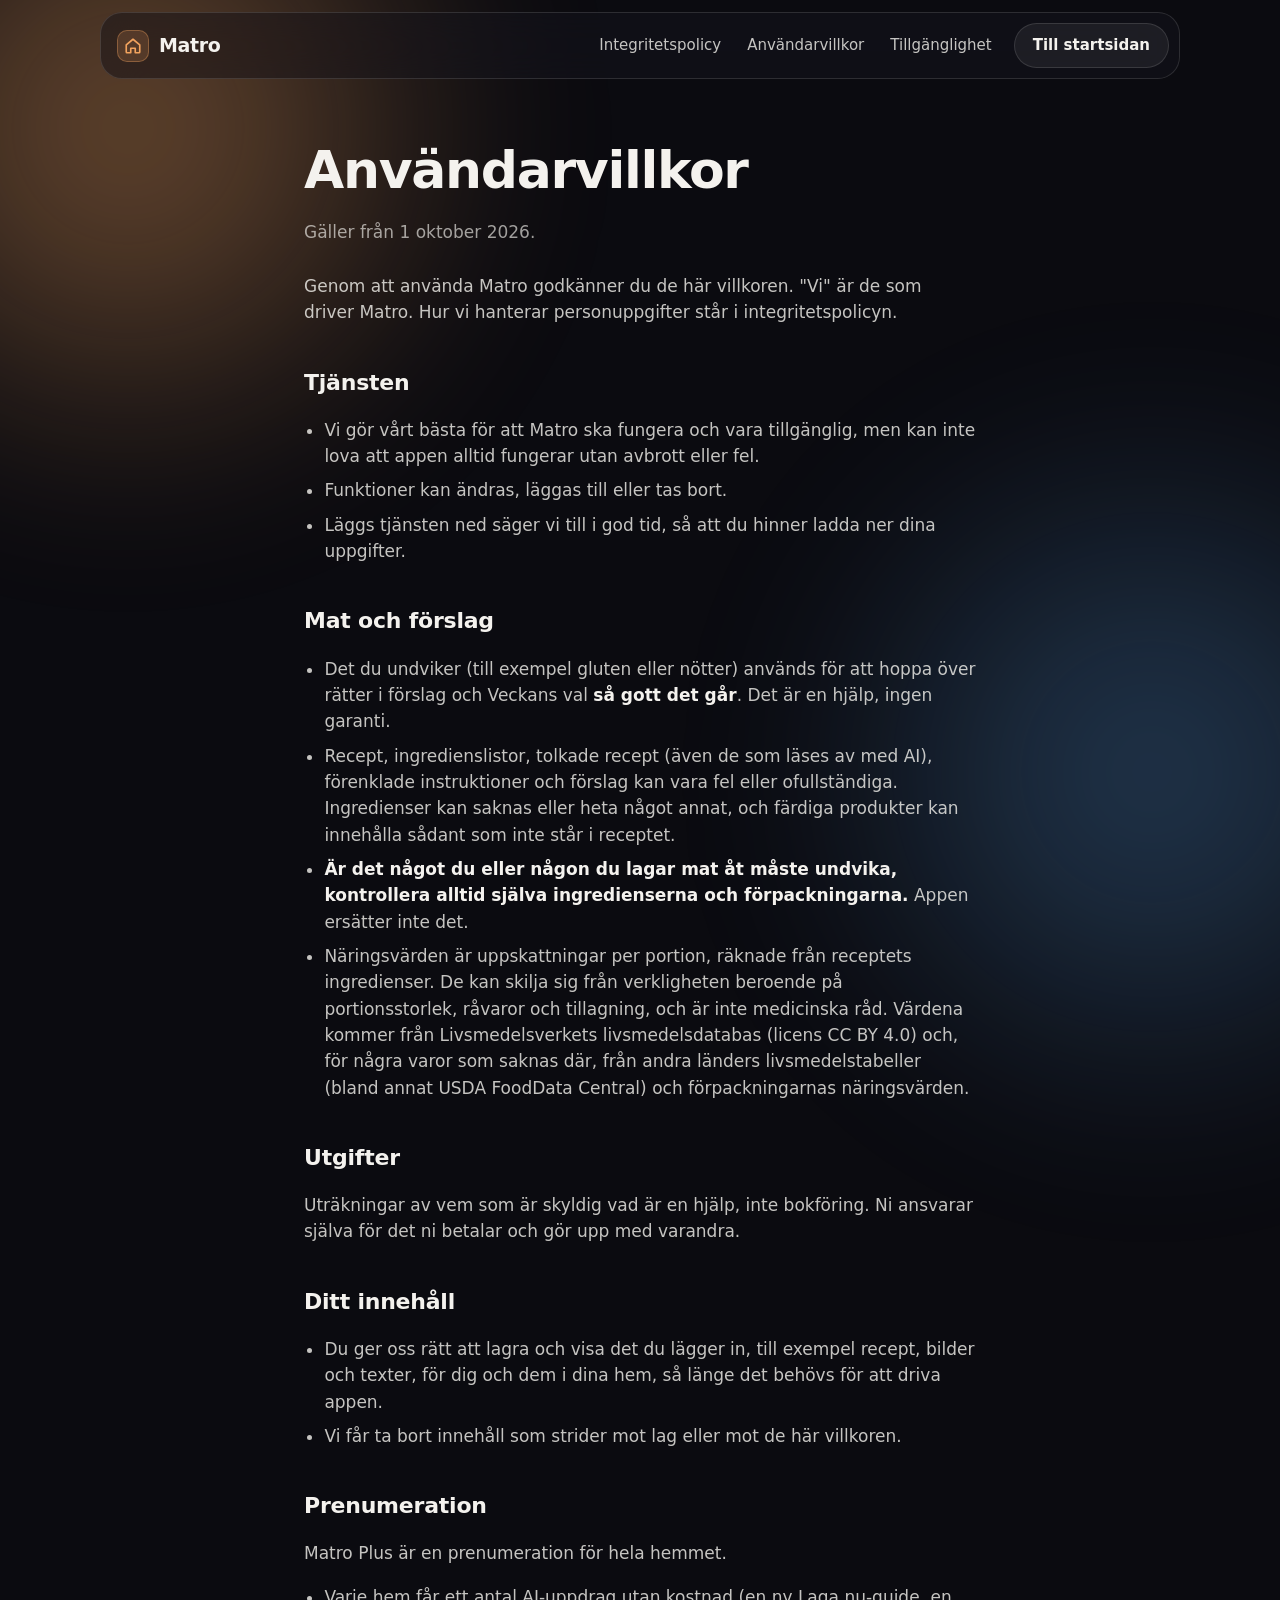
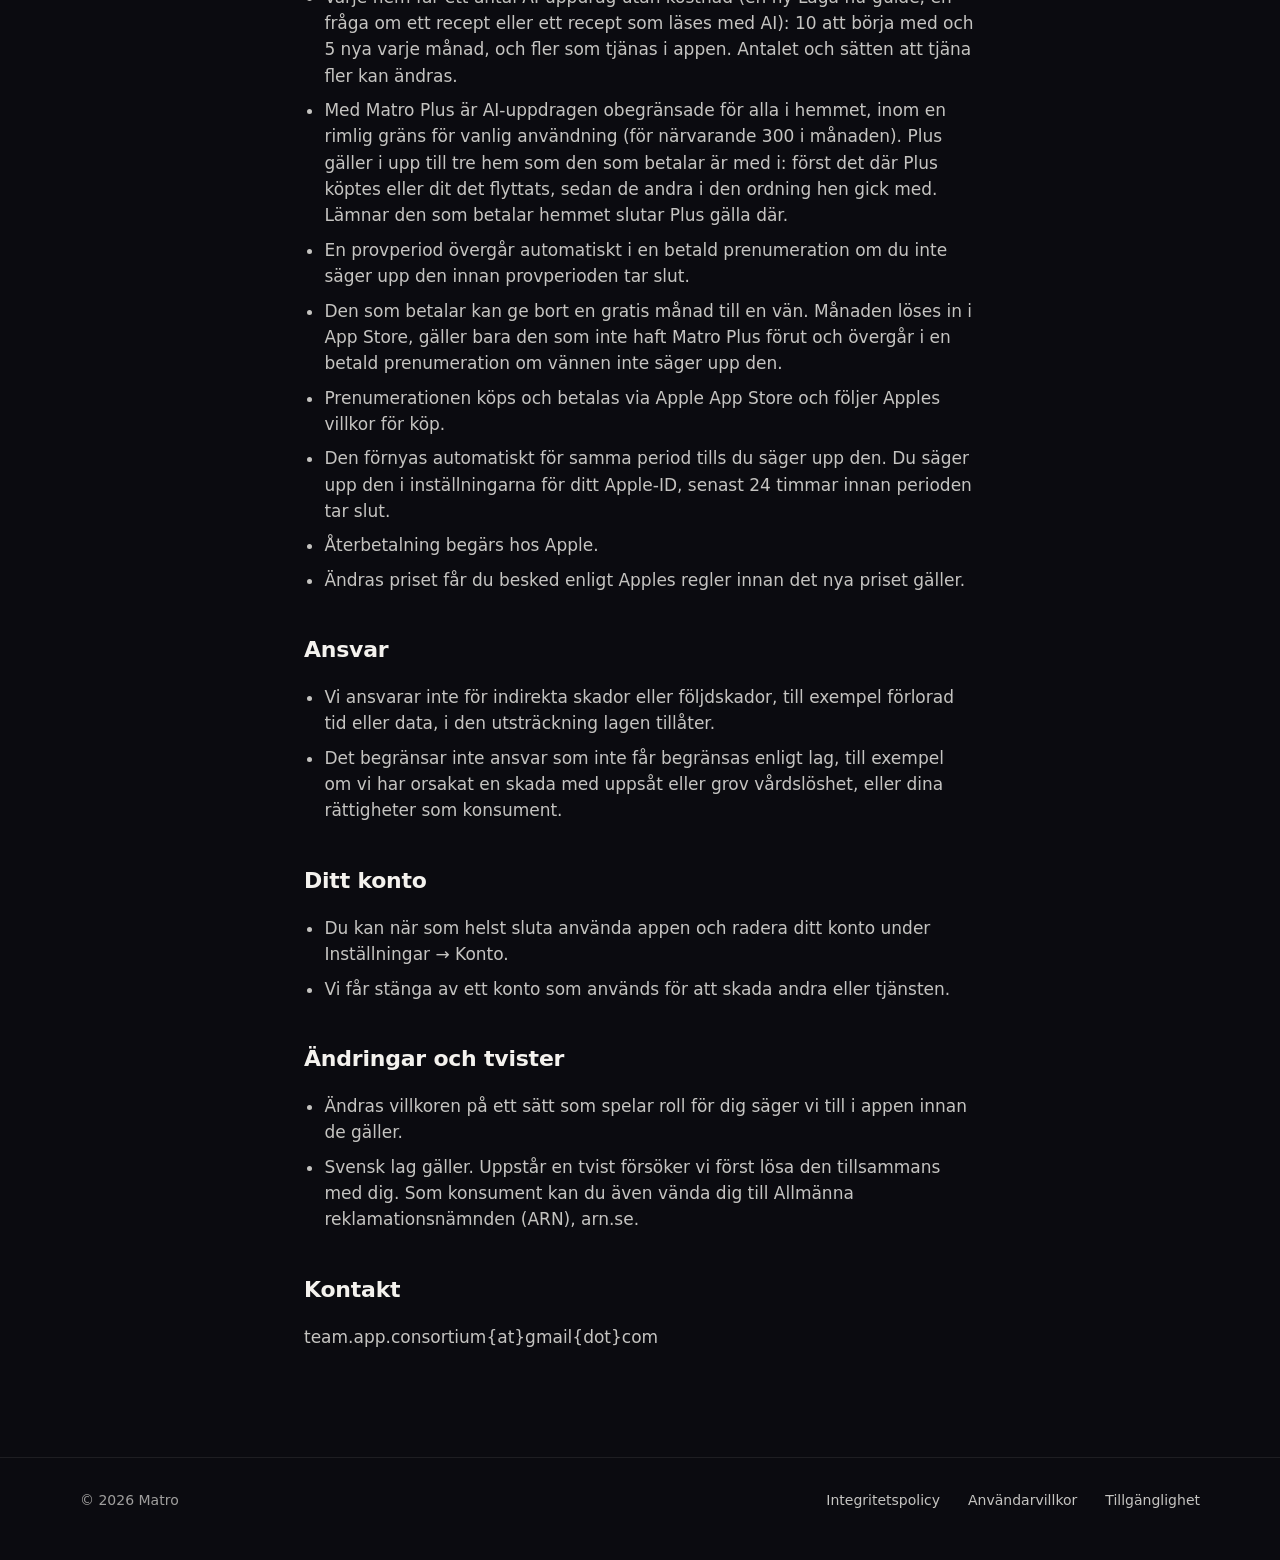
==== anvandarvillkor.html @ 119ab30a "Användarvillkor: Matro Plus gäller i upp till tre hem Co-Authored-By: Claude Opus 5.5 <noreply@anthr" ====
<!doctype html>
<html lang="sv">
<head>
<meta charset="utf-8">
<meta name="viewport" content="width=device-width, initial-scale=1, viewport-fit=cover">
<title>Användarvillkor – Matro</title>
<meta name="theme-color" content="#0B0B10">
<link rel="stylesheet" href="style.css">
</head>
<body data-tone="warm">
<a class="skip" href="#innehall">Hoppa till innehållet</a>
<div class="ambient" aria-hidden="true"><span></span><span></span></div>
<header class="nav">
  <a class="brand" href="./"><span class="brand-mark" aria-hidden="true"><svg width="18" height="18" viewBox="0 0 24 24" fill="none" stroke="currentColor" stroke-width="2.2" stroke-linejoin="round"><path d="M3 10.5 12 3l9 7.5V20a1 1 0 0 1-1 1h-5v-6H9v6H4a1 1 0 0 1-1-1z"/></svg></span>Matro</a>
  <nav class="links" aria-label="Meny"><a href="integritetspolicy">Integritetspolicy</a><a href="anvandarvillkor">Användarvillkor</a><a href="tillganglighet">Tillgänglighet</a></nav>
  <a class="pill ghost" href="./">Till startsidan</a>
</header>
<main class="legal" id="innehall">
<h1>Användarvillkor</h1>
<p class="date">Gäller från 1 oktober 2026.</p>
<p>Genom att använda Matro godkänner du de här villkoren. "Vi" är de som driver Matro. Hur vi hanterar personuppgifter står i integritetspolicyn.</p>
<h2>Tjänsten</h2>
<ul>
<li>Vi gör vårt bästa för att Matro ska fungera och vara tillgänglig, men kan inte lova att appen alltid fungerar utan avbrott eller fel.</li>
<li>Funktioner kan ändras, läggas till eller tas bort.</li>
<li>Läggs tjänsten ned säger vi till i god tid, så att du hinner ladda ner dina uppgifter.</li>
</ul>
<h2>Mat och förslag</h2>
<ul>
<li>Det du undviker (till exempel gluten eller nötter) används för att hoppa över rätter i förslag och Veckans val <strong>så gott det går</strong>. Det är en hjälp, ingen garanti.</li>
<li>Recept, ingredienslistor, tolkade recept (även de som läses av med AI), förenklade instruktioner och förslag kan vara fel eller ofullständiga. Ingredienser kan saknas eller heta något annat, och färdiga produkter kan innehålla sådant som inte står i receptet.</li>
<li><strong>Är det något du eller någon du lagar mat åt måste undvika, kontrollera alltid själva ingredienserna och förpackningarna.</strong> Appen ersätter inte det.</li>
<li>Näringsvärden är uppskattningar per portion, räknade från receptets ingredienser. De kan skilja sig från verkligheten beroende på portionsstorlek, råvaror och tillagning, och är inte medicinska råd. Värdena kommer från Livsmedelsverkets livsmedelsdatabas (licens CC BY 4.0) och, för några varor som saknas där, från andra länders livsmedelstabeller (bland annat USDA FoodData Central) och förpackningarnas näringsvärden.</li>
</ul>
<h2>Utgifter</h2>
<p>Uträkningar av vem som är skyldig vad är en hjälp, inte bokföring. Ni ansvarar själva för det ni betalar och gör upp med varandra.</p>
<h2>Ditt innehåll</h2>
<ul>
<li>Du ger oss rätt att lagra och visa det du lägger in, till exempel recept, bilder och texter, för dig och dem i dina hem, så länge det behövs för att driva appen.</li>
<li>Vi får ta bort innehåll som strider mot lag eller mot de här villkoren.</li>
</ul>
<h2>Prenumeration</h2>
<p>Matro Plus är en prenumeration för hela hemmet.</p>
<ul>
<li>Varje hem får ett antal AI-uppdrag utan kostnad (en ny Laga nu-guide, en fråga om ett recept eller ett recept som läses med AI): 10 att börja med och 5 nya varje månad, och fler som tjänas i appen. Antalet och sätten att tjäna fler kan ändras.</li>
<li>Med Matro Plus är AI-uppdragen obegränsade för alla i hemmet, inom en rimlig gräns för vanlig användning (för närvarande 300 i månaden). Plus gäller i upp till tre hem som den som betalar är med i: först det där Plus köptes eller dit det flyttats, sedan de andra i den ordning hen gick med. Lämnar den som betalar hemmet slutar Plus gälla där.</li>
<li>En provperiod övergår automatiskt i en betald prenumeration om du inte säger upp den innan provperioden tar slut.</li>
<li>Den som betalar kan ge bort en gratis månad till en vän. Månaden löses in i App Store, gäller bara den som inte haft Matro Plus förut och övergår i en betald prenumeration om vännen inte säger upp den.</li>
<li>Prenumerationen köps och betalas via Apple App Store och följer Apples villkor för köp.</li>
<li>Den förnyas automatiskt för samma period tills du säger upp den. Du säger upp den i inställningarna för ditt Apple-ID, senast 24 timmar innan perioden tar slut.</li>
<li>Återbetalning begärs hos Apple.</li>
<li>Ändras priset får du besked enligt Apples regler innan det nya priset gäller.</li>
</ul>
<h2>Ansvar</h2>
<ul>
<li>Vi ansvarar inte för indirekta skador eller följdskador, till exempel förlorad tid eller data, i den utsträckning lagen tillåter.</li>
<li>Det begränsar inte ansvar som inte får begränsas enligt lag, till exempel om vi har orsakat en skada med uppsåt eller grov vårdslöshet, eller dina rättigheter som konsument.</li>
</ul>
<h2>Ditt konto</h2>
<ul>
<li>Du kan när som helst sluta använda appen och radera ditt konto under Inställningar → Konto.</li>
<li>Vi får stänga av ett konto som används för att skada andra eller tjänsten.</li>
</ul>
<h2>Ändringar och tvister</h2>
<ul>
<li>Ändras villkoren på ett sätt som spelar roll för dig säger vi till i appen innan de gäller.</li>
<li>Svensk lag gäller. Uppstår en tvist försöker vi först lösa den tillsammans med dig. Som konsument kan du även vända dig till Allmänna reklamationsnämnden (ARN), arn.se.</li>
</ul>
<h2>Kontakt</h2>
<p>team.app.consortium{at}gmail{dot}com</p>
</main>
<footer><div class="inner"><span>© 2026 Matro</span><span class="spacer"></span><a href="integritetspolicy">Integritetspolicy</a><a href="anvandarvillkor">Användarvillkor</a><a href="tillganglighet">Tillgänglighet</a></div></footer>
</body>
</html>
---- style.css ----
:root{color-scheme: dark;--ground: #0B0B10;--text: #F4F2EE;--text-2: rgba(244,242,238,0.80);--text-3: rgba(244,242,238,0.64);--accent: #F2A35E;--warm: #F2A35E;--cool: #5EAAF2;--green: #7ED4A6;--pink: #E88AB0;--glass: rgba(255,255,255,0.06);--glass-edge: rgba(255,255,255,0.12);--tone-a: var(--warm);--tone-b: var(--cool);--radius: 26px;--ease: cubic-bezier(.2,.8,.2,1)}*{box-sizing: border-box}html{scroll-behavior: smooth}body{margin: 0;background: var(--ground);color: var(--text);font: 17px/1.55 -apple-system,BlinkMacSystemFont,"SF Pro Text",Inter,"Segoe UI",system-ui,sans-serif;-webkit-font-smoothing: antialiased}html,body{overflow-x: hidden;overflow-x: clip}.hero,.split,.closing{overflow-x: clip}img{display: block;max-width: 100%;height: auto}a{color: inherit}:focus-visible{outline: 3px solid var(--accent);outline-offset: 3px;border-radius: 8px}.skip{position: absolute;left: 12px;top: -60px;z-index: 20;padding: 10px 16px;border-radius: 12px;background: var(--accent);color: var(--ground);font-weight: 600;text-decoration: none}.skip:focus{top: 12px}button{font: inherit;cursor: pointer}h1,h2,h3{font-family: -apple-system,BlinkMacSystemFont,"SF Pro Display",Inter,system-ui,sans-serif;letter-spacing: -0.025em;margin: 0}.ambient{position: fixed;inset: -20vmax;z-index: -1;pointer-events: none;filter: blur(90px);opacity: .45}.ambient span{position: absolute;width: 60vmax;height: 60vmax;border-radius: 50%;transition: background 1.2s var(--ease);animation: drift 26s ease-in-out infinite alternate}.ambient span:nth-child(1){left: 0;top: 0;background: radial-gradient(closest-side,var(--tone-a),transparent)}.ambient span:nth-child(2){right: 0;bottom: 0;background: radial-gradient(closest-side,var(--tone-b),transparent);animation-delay: -13s;opacity: .7}@keyframes drift{to{transform: translate(8vmax,6vmax) scale(1.08)}}body[data-tone="cool"]{--tone-a: var(--cool);--tone-b: var(--warm)}body[data-tone="green"]{--tone-a: var(--green);--tone-b: var(--cool)}body[data-tone="pink"]{--tone-a: var(--pink);--tone-b: var(--warm)}.nav{position: fixed;top: 12px;left: 50%;transform: translateX(-50%);z-index: 10;width: min(1080px,calc(100% - 24px));display: flex;align-items: center;gap: 20px;padding: 10px 10px 10px 16px;border-radius: 22px;background: rgba(20,20,28,0.55);border: 1px solid var(--glass-edge);backdrop-filter: blur(24px) saturate(1.4);-webkit-backdrop-filter: blur(24px) saturate(1.4)}.nav .brand{display: flex;align-items: center;gap: 10px;font-weight: 700;font-size: 19px;text-decoration: none;letter-spacing: -0.02em}.brand-mark{width: 32px;height: 32px;border-radius: 10px;display: grid;place-items: center;background: rgba(242,163,94,0.18);border: 1px solid rgba(242,163,94,0.35);color: var(--accent)}.nav .links{display: flex;gap: 22px;margin-left: auto;font-size: 15px;color: var(--text-2)}.nav .links a{text-decoration: none;transition: color .2s;padding: 10px 2px}.nav .links a:hover{color: var(--text)}.nav .progress{position: absolute;left: 18px;right: 18px;bottom: -1px;height: 2px;border-radius: 2px;background: var(--accent);transform-origin: left;transform: scaleX(var(--progress,0));opacity: .8}.pill{display: inline-flex;align-items: center;gap: 8px;padding: 10px 18px;border-radius: 999px;font-weight: 600;font-size: 15px;text-decoration: none;white-space: nowrap}.pill.primary{background: var(--accent);color: var(--ground)}.pill.ghost{background: var(--glass);border: 1px solid var(--glass-edge);color: var(--text)}.nav .pill{gap: .28em}@media (max-width: 720px){.nav .links{display: none}.nav .pill{margin-left: auto}}@media (max-width: 360px){.nav{gap: 10px}.nav .pill{padding: 9px 14px;font-size: 14px}.nav .pill .more{display: none}}.hero{min-height: 100svh;display: grid;grid-template-columns: 1.05fr 1fr;align-items: center;gap: 40px;max-width: 1180px;margin: 0 auto;padding: 120px 24px 60px}.hero-copy{position: relative;z-index: 4}.eyebrow{color: var(--accent);font-weight: 600;font-size: 14px;letter-spacing: .14em;text-transform: uppercase}.hero h1{font-size: clamp(42px,5.6vw,80px);line-height: 1.02;margin: 18px 0 22px}.grad{background: linear-gradient(100deg,var(--warm),var(--pink) 55%,var(--cool));-webkit-background-clip: text;background-clip: text;color: transparent}.lead{font-size: clamp(18px,1.6vw,21px);color: var(--text-2);max-width: 30em;margin: 0 0 32px}.actions{display: flex;flex-wrap: wrap;gap: 12px}.actions .pill{padding: 14px 22px;font-size: 16px}.soon{cursor: default}.soon svg{width: 18px;height: 18px}.stage{position: relative;height: min(720px,78svh);perspective: 1400px}.stage .phone{position: absolute;top: 50%;left: 50%;width: min(300px,38vw);transform-style: preserve-3d;will-change: transform}.stage .phone.center{z-index: 3}.stage .phone.left,.stage .phone.right{z-index: 2;filter: brightness(.82)}@media (max-width: 900px){.hero{grid-template-columns: 1fr;text-align: left;padding-top: 110px}.stage{height: 560px}.stage .phone{width: 230px}}.phone{border-radius: 15.5% / 7.2%;padding: 3.2%;background: linear-gradient(145deg,#2a2a33,#111117 40%,#1d1d24);box-shadow: 0 40px 80px -20px rgba(0,0,0,.7),0 0 0 1px rgba(255,255,255,.08) inset,0 0 0 1px rgba(0,0,0,.6)}.phone img{display: block;width: 100%;height: auto;aspect-ratio: 662 / 1440;object-fit: cover;border-radius: 13% / 6%;background: #16161c}.phone picture{display: block}.strip{padding: 40px 0 20px;overflow: hidden}.strip .row{display: flex;gap: 16px;width: max-content;animation: slide 60s linear infinite}.strip .row + .row{margin-top: 16px;animation-direction: reverse;animation-duration: 70s}.strip img{width: 220px;height: 160px;object-fit: cover;border-radius: 22px}@keyframes slide{to{transform: translateX(-50%)}}.strip{position: relative}.strip:hover .row,.strip.paused .row,.strip:focus-within .row{animation-play-state: paused}.strip-pause{display: block;margin: 0 auto 16px;padding: 8px 16px;font-size: 14px}.caption{text-align: center;color: var(--text-3);font-size: 15px;margin-top: 22px}@media (max-width: 720px){.strip img{width: 160px;height: 120px;border-radius: 18px}}.statement{max-width: 1000px;margin: 0 auto;padding: 18vh 24px}.statement p{font-size: clamp(32px,4.6vw,60px);line-height: 1.12;font-weight: 700;letter-spacing: -0.025em;margin: 0}.statement .w{opacity: .3;transition: opacity .35s linear}.statement .w.on{opacity: 1}.statement .w.hl.on{color: var(--accent)}.story{position: relative;display: grid;grid-template-columns: 1fr 1fr;gap: 60px;max-width: 1120px;margin: 0 auto;padding: 0 24px}.story-phone{position: sticky;top: 0;height: 100svh;display: grid;place-items: center}.story-phone .phone{position: relative;width: min(320px,30vw,calc((100svh - 150px) * 0.46));margin-top: 40px}.story-phone .screens{position: relative}.story-phone .screens>*{display: block;opacity: 0;transform: scale(.96) translateY(10px);transition: opacity .6s var(--ease),transform .8s var(--ease)}.story-phone .screens>*:not(:first-child){position: absolute;inset: 0}.story-phone .screens>.active{opacity: 1;transform: none}.step{min-height: 100svh;display: flex;flex-direction: column;justify-content: center;padding: 10vh 0}.step .num{font-variant-numeric: tabular-nums;color: var(--accent);font-weight: 700;font-size: 15px;letter-spacing: .1em}.step h2{font-size: clamp(34px,4vw,52px);line-height: 1.05;margin: 12px 0 18px}.step p{color: var(--text-2);font-size: 19px;max-width: 26em;margin: 0}.step .tags{display: flex;flex-wrap: wrap;gap: 8px;margin-top: 24px}.step .tags span{padding: 7px 14px;border-radius: 999px;font-size: 14px;background: var(--glass);border: 1px solid var(--glass-edge);color: var(--text-2)}.step .inline{display: none}@media (max-width: 900px){.story{grid-template-columns: 1fr;gap: 0}.story-phone{display: none}.step{min-height: auto;padding: 60px 0;opacity: 1}.step .inline{display: block;width: min(300px,78vw);margin: 36px auto 0}}.split{display: grid;grid-template-columns: 1fr 1fr;align-items: center;gap: 60px;max-width: 1120px;margin: 0 auto;padding: 16vh 24px}.split h2{font-size: clamp(36px,4.4vw,58px);line-height: 1.04;margin: 14px 0 20px}.split p{color: var(--text-2);font-size: 19px;margin: 0 0 14px;max-width: 26em}.split .visual{position: relative;display: grid;place-items: center}.split .visual .phone{width: min(320px,70vw);transform: rotate(-4deg)}.chip{position: absolute;padding: 10px 16px;border-radius: 999px;font-weight: 600;font-size: 15px;background: rgba(30,30,40,.7);border: 1px solid var(--glass-edge);backdrop-filter: blur(16px);-webkit-backdrop-filter: blur(16px);white-space: nowrap}.chip.c1{top: 14%;left: 2%}.chip.c2{top: 46%;right: 0;color: var(--accent)}.chip.c3{bottom: 12%;left: 6%}@media (max-width: 900px){.split{grid-template-columns: 1fr;padding: 10vh 24px}.split .visual{order: -1;margin-bottom: 20px}}.values{max-width: 1120px;margin: 0 auto;padding: 8vh 24px 14vh}.values h2{font-size: clamp(32px,3.6vw,46px);text-align: center;margin-bottom: 44px}.grid{display: grid;grid-template-columns: repeat(4,1fr);gap: 16px}.card{padding: 26px;border-radius: var(--radius);background: var(--glass);border: 1px solid var(--glass-edge);backdrop-filter: blur(20px);-webkit-backdrop-filter: blur(20px);transition: transform .4s var(--ease),border-color .4s}.card:hover{transform: translateY(-4px);border-color: rgba(242,163,94,.35)}.card .icon{width: 44px;height: 44px;border-radius: 14px;display: grid;place-items: center;background: rgba(242,163,94,.14);color: var(--accent);margin-bottom: 18px}.card .icon svg{width: 22px;height: 22px}.card h3{font-size: 19px;margin-bottom: 8px;letter-spacing: -0.01em}.card p{margin: 0;color: var(--text-2);font-size: 15px}@media (max-width: 900px){.grid{grid-template-columns: 1fr 1fr}}@media (max-width: 560px){.grid{grid-template-columns: 1fr}}.closing{text-align: center;padding: 10vh 24px 16vh;max-width: 820px;margin: 0 auto}.closing .mark{width: 84px;height: 84px;border-radius: 26px;margin: 0 auto 28px;display: grid;place-items: center;color: var(--accent);background: linear-gradient(160deg,rgba(242,163,94,.35),rgba(242,163,94,.08));border: 1px solid rgba(242,163,94,.4);box-shadow: 0 20px 60px -10px rgba(242,163,94,.35)}.closing .mark svg{width: 40px;height: 40px}.closing h2{font-size: clamp(40px,6vw,76px);line-height: 1.02;margin-bottom: 20px}.closing p{color: var(--text-2);font-size: 19px;margin: 0 auto 30px;max-width: 32em}.closing .contact{color: var(--text);font-weight: 600;overflow-wrap: anywhere}footer{border-top: 1px solid rgba(255,255,255,.08);padding: 32px 24px 48px}footer .inner{max-width: 1120px;margin: 0 auto;display: flex;flex-wrap: wrap;gap: 16px 28px;align-items: center;color: var(--text-3);font-size: 14px}footer a{text-decoration: none;color: var(--text-2)}footer a:hover{color: var(--text)}footer .spacer{flex: 1}.js [data-reveal]{opacity: 0;transform: translateY(28px);transition: opacity .9s var(--ease),transform .9s var(--ease);transition-delay: var(--delay,0s)}.js [data-reveal].in{opacity: 1;transform: none}.legal{max-width: 720px;margin: 0 auto;padding: 130px 24px 90px;color: rgba(244,242,238,0.8)}.legal h1{font-size: clamp(36px,5vw,52px);color: var(--text);margin-bottom: 8px}.legal .date{color: var(--text-3);margin: 0 0 28px}.legal h2{font-size: 22px;color: var(--text);margin: 40px 0 10px;letter-spacing: -0.01em}.legal strong{color: var(--text)}.legal a{color: var(--accent)}.legal ul{padding-left: 1.2em}.legal li{margin: 8px 0}@media (prefers-reduced-motion: reduce){html{scroll-behavior: auto}*,*::before,*::after{animation: none !important;transition: none !important}.js [data-reveal]{opacity: 1;transform: none}.strip-pause{display: none}.statement .w{opacity: 1}}
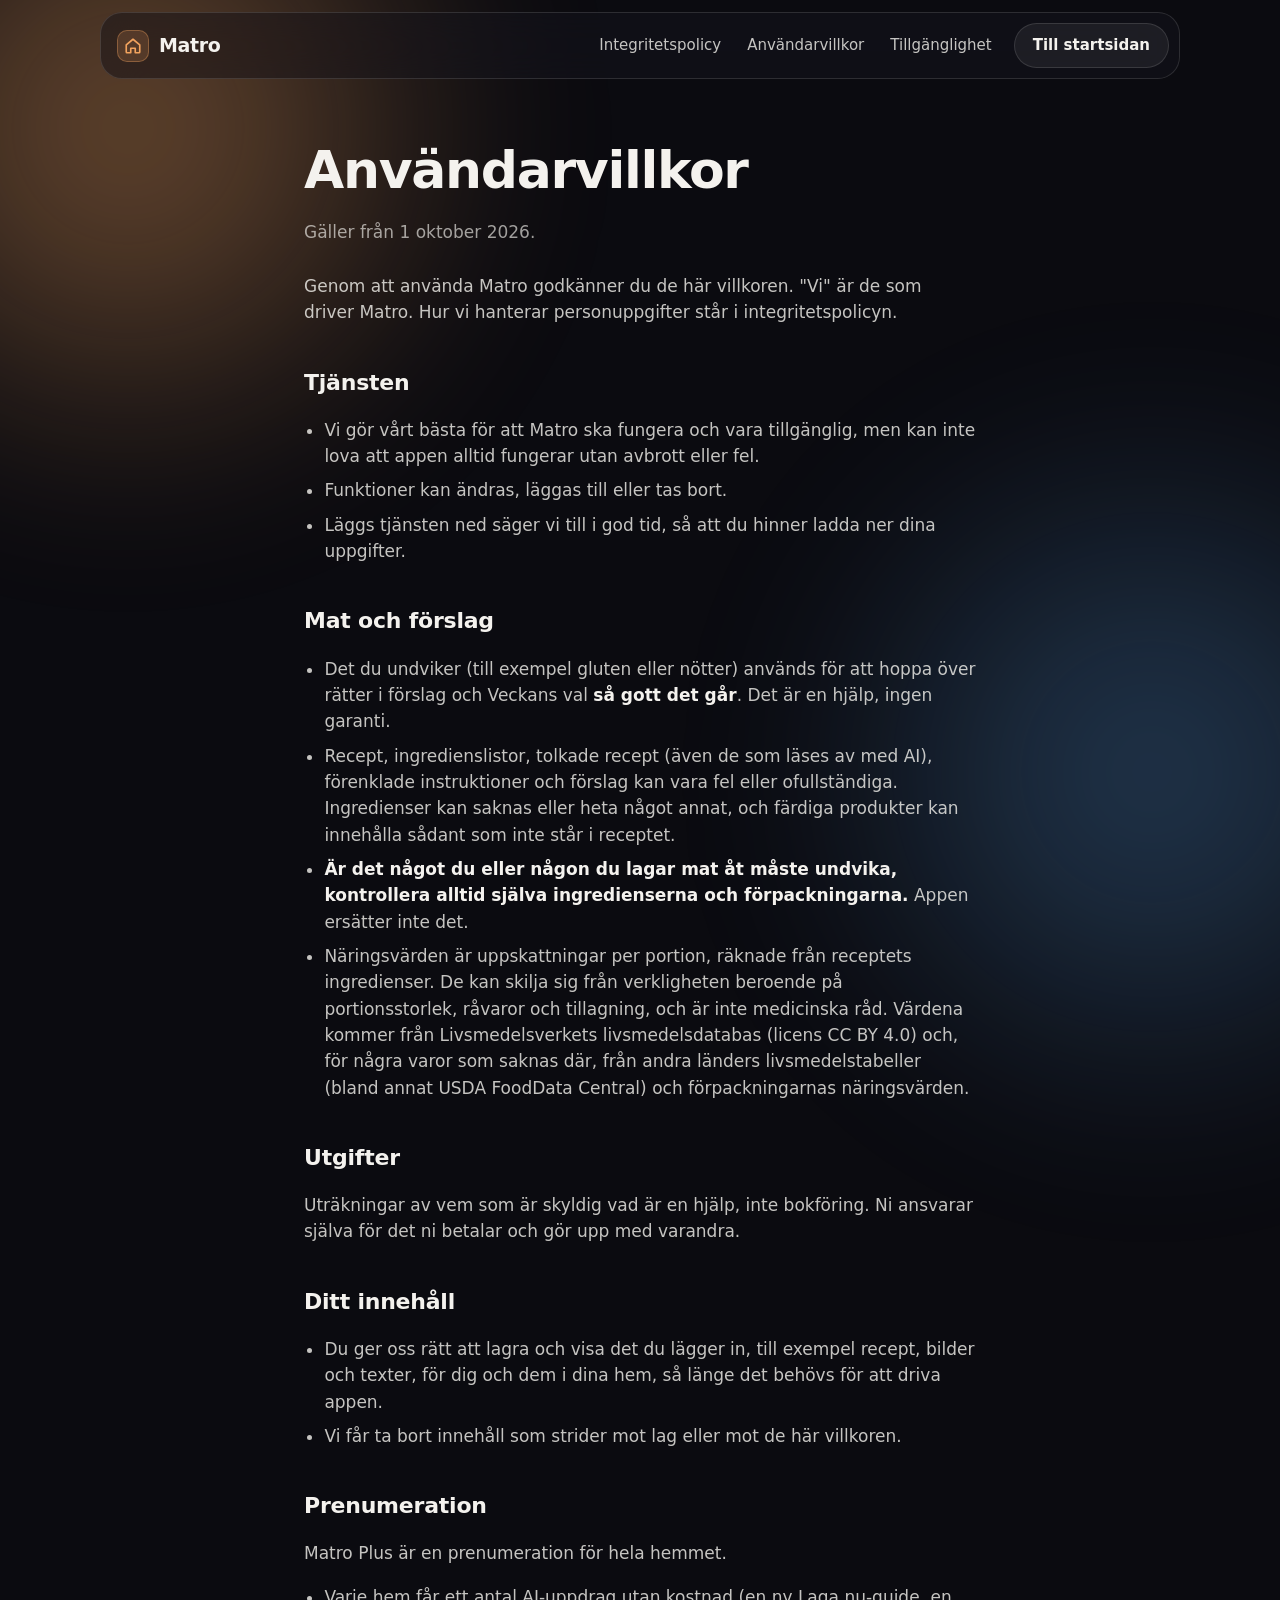
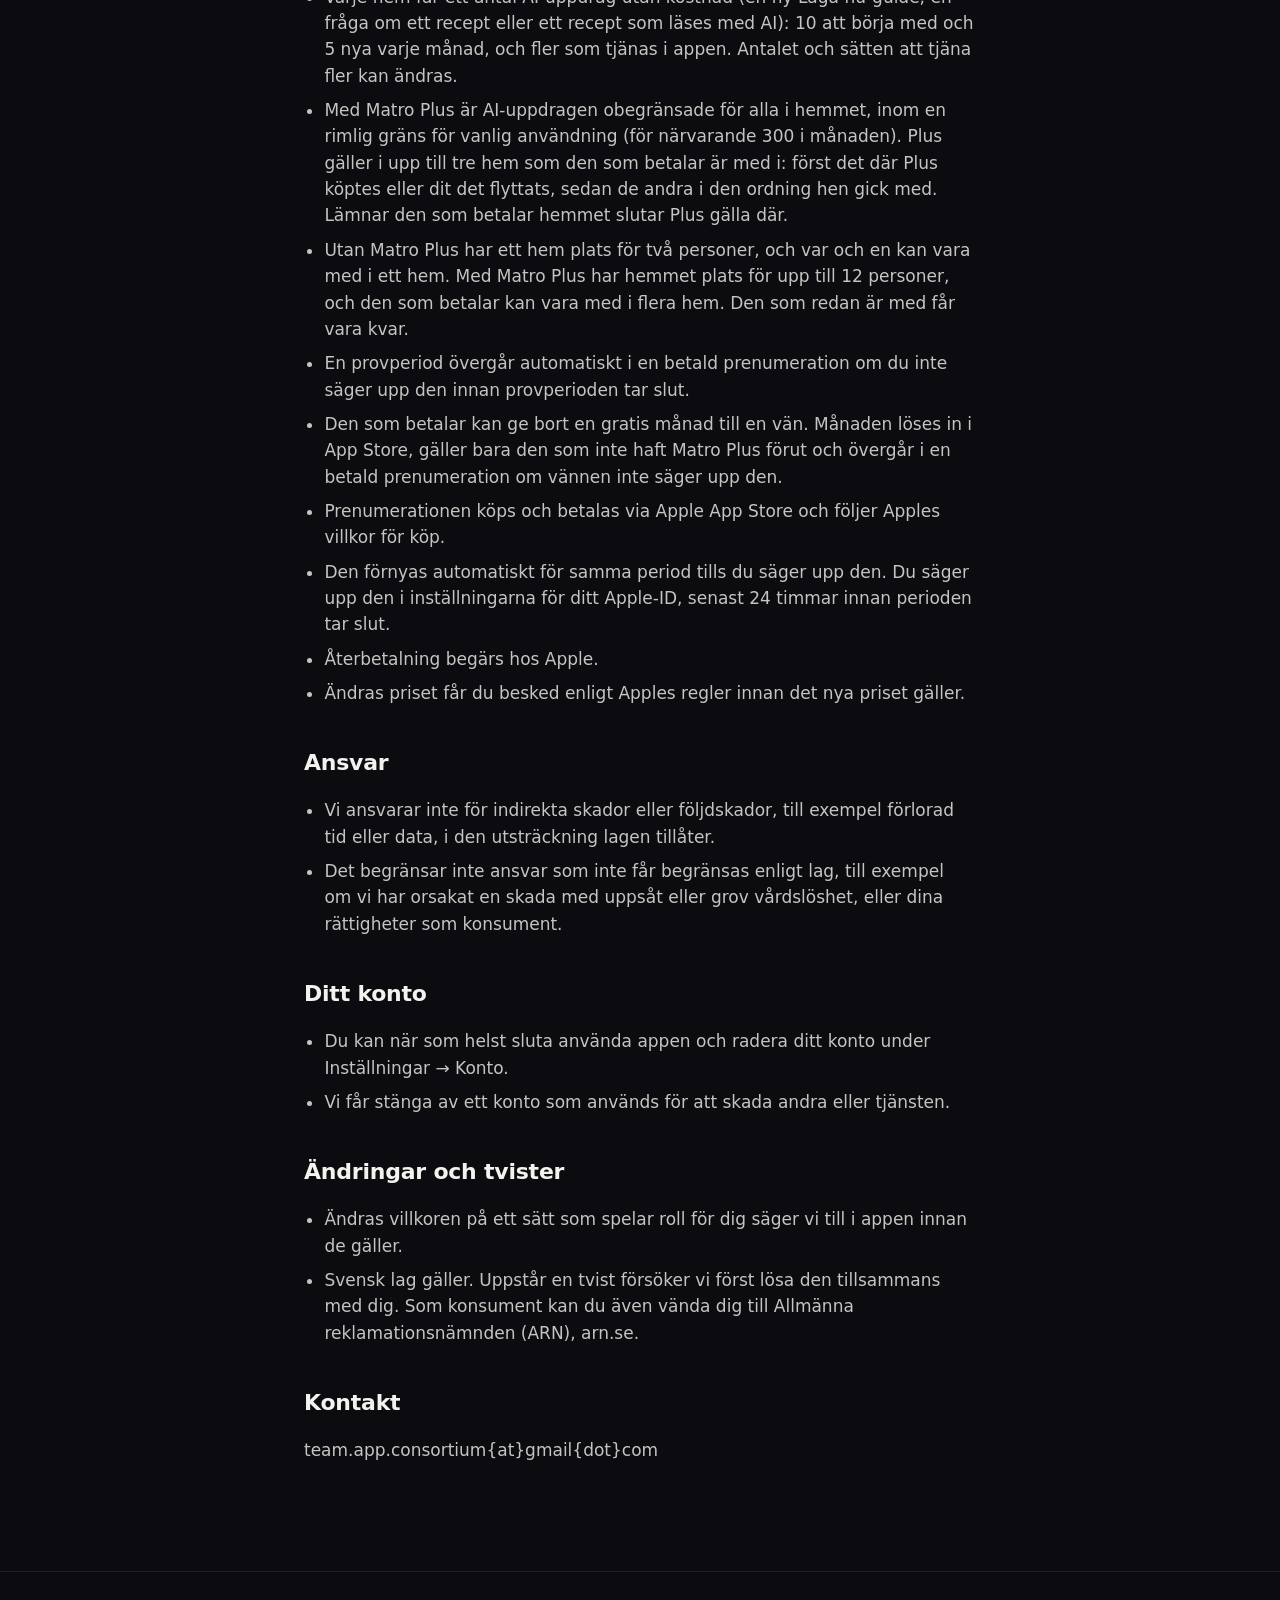
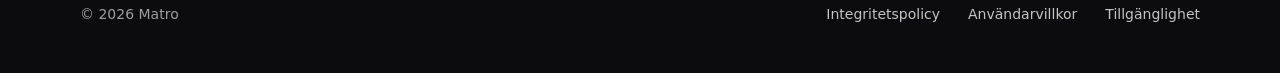
==== commit c2fe4b7c: "Användarvillkor: plats för två utan Plus och upp till 12 med Plus Co-Authored-By: Claude Opus 5.5 <n" ====
--- a/anvandarvillkor.html
+++ b/anvandarvillkor.html
@@ -44,6 +44,7 @@
 <ul>
 <li>Varje hem får ett antal AI-uppdrag utan kostnad (en ny Laga nu-guide, en fråga om ett recept eller ett recept som läses med AI): 10 att börja med och 5 nya varje månad, och fler som tjänas i appen. Antalet och sätten att tjäna fler kan ändras.</li>
 <li>Med Matro Plus är AI-uppdragen obegränsade för alla i hemmet, inom en rimlig gräns för vanlig användning (för närvarande 300 i månaden). Plus gäller i upp till tre hem som den som betalar är med i: först det där Plus köptes eller dit det flyttats, sedan de andra i den ordning hen gick med. Lämnar den som betalar hemmet slutar Plus gälla där.</li>
+<li>Utan Matro Plus har ett hem plats för två personer, och var och en kan vara med i ett hem. Med Matro Plus har hemmet plats för upp till 12 personer, och den som betalar kan vara med i flera hem. Den som redan är med får vara kvar.</li>
 <li>En provperiod övergår automatiskt i en betald prenumeration om du inte säger upp den innan provperioden tar slut.</li>
 <li>Den som betalar kan ge bort en gratis månad till en vän. Månaden löses in i App Store, gäller bara den som inte haft Matro Plus förut och övergår i en betald prenumeration om vännen inte säger upp den.</li>
 <li>Prenumerationen köps och betalas via Apple App Store och följer Apples villkor för köp.</li>
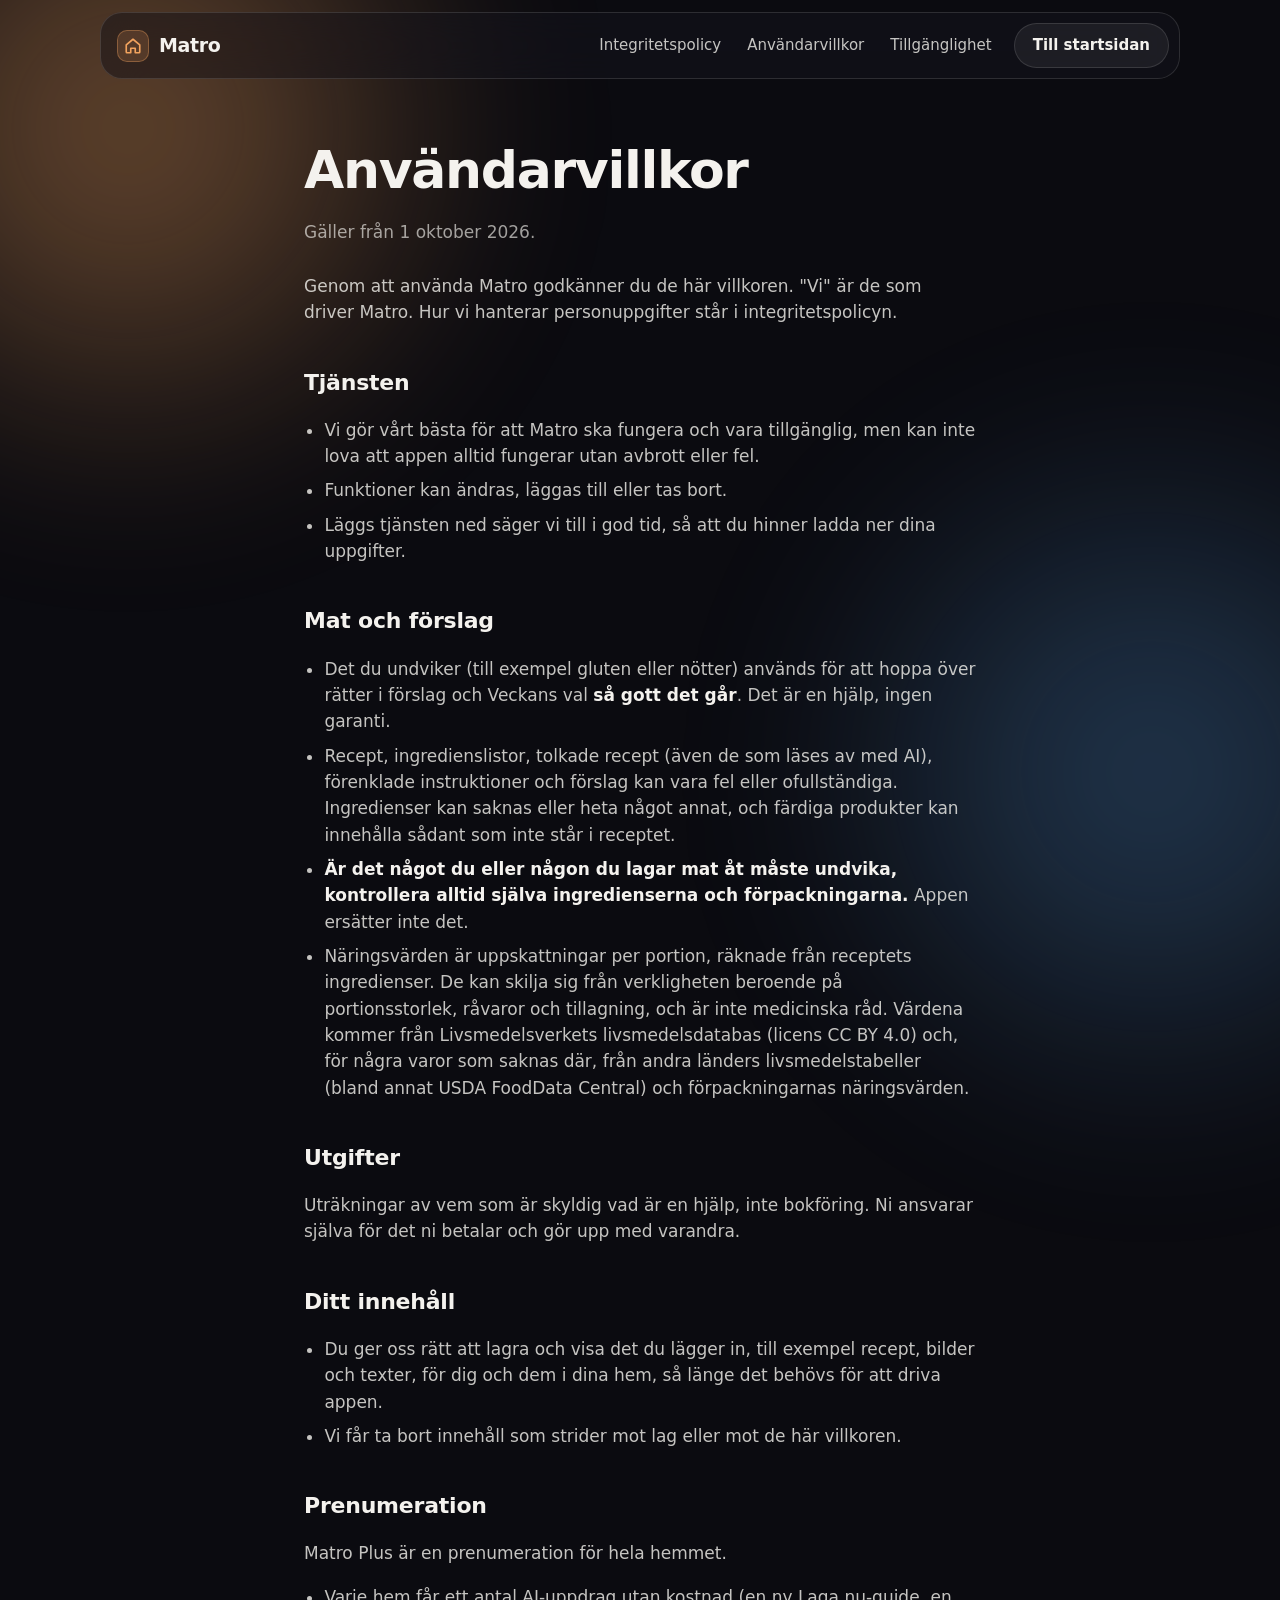
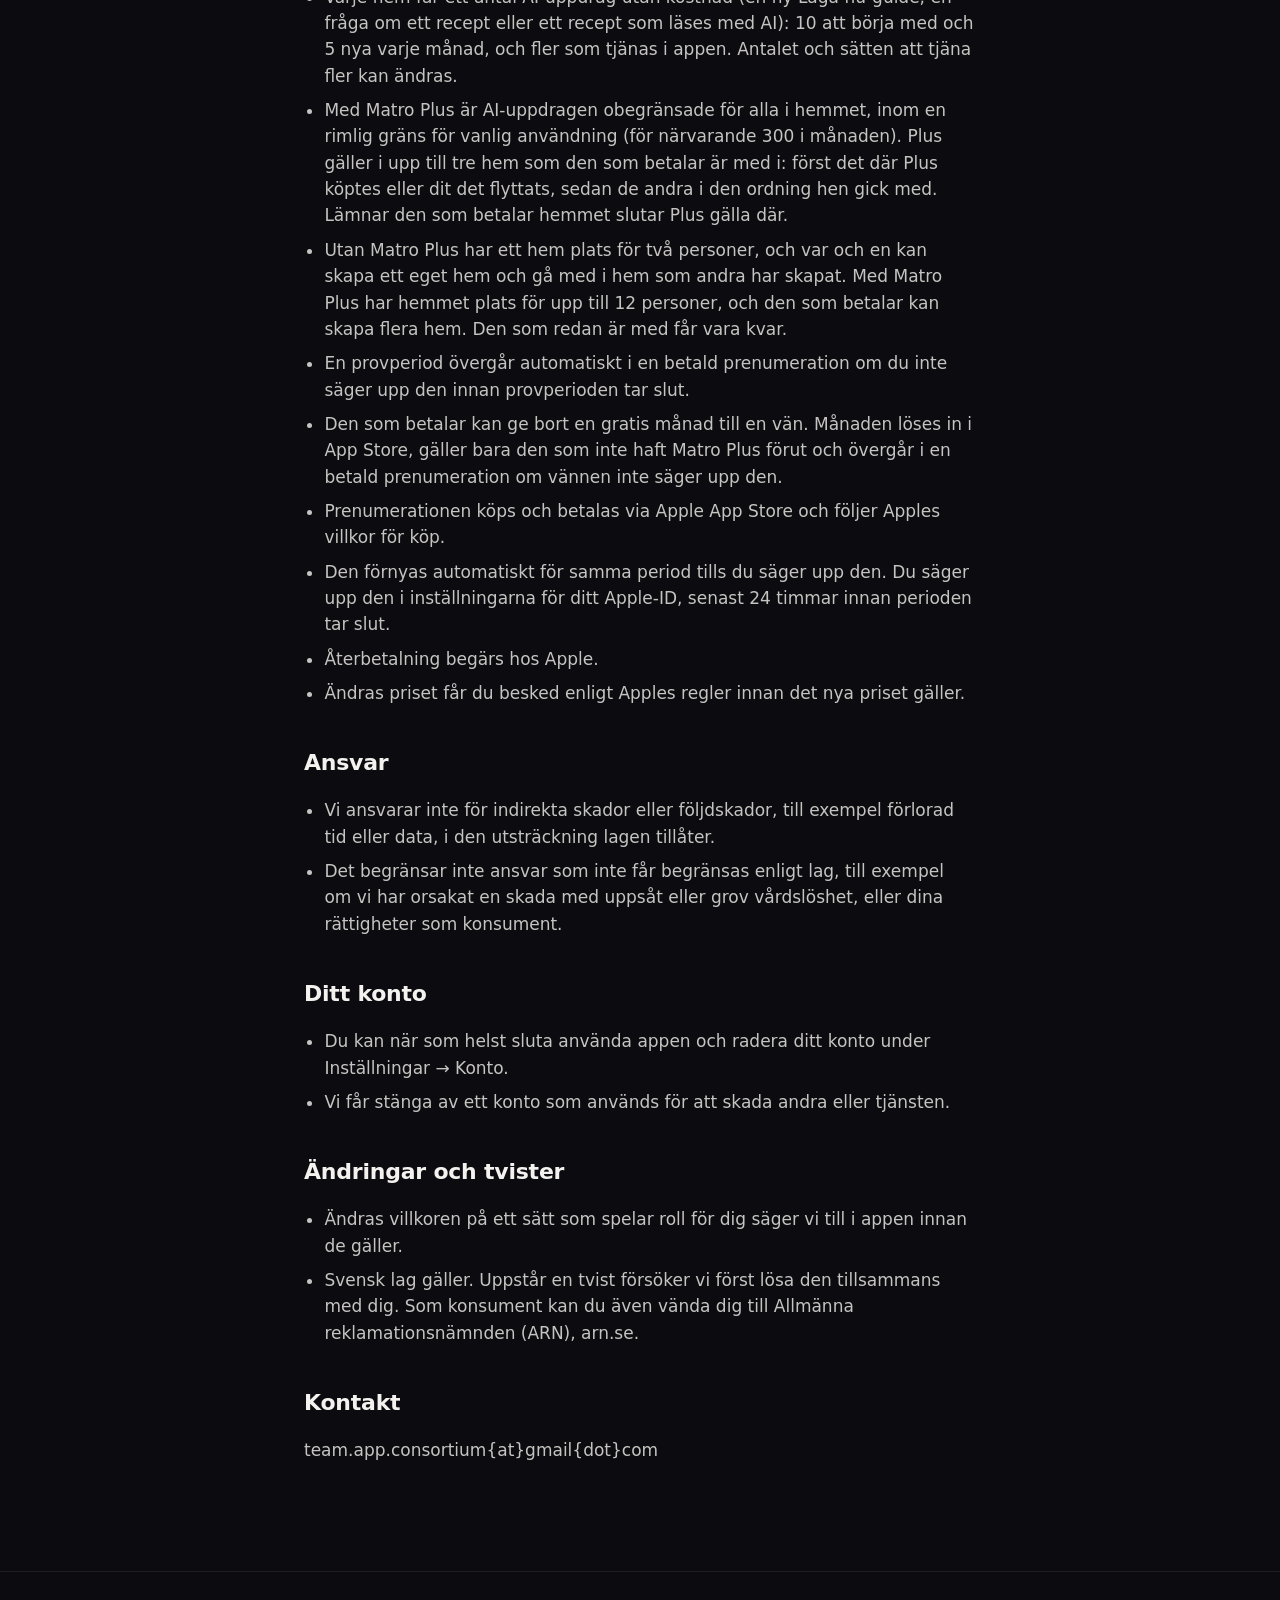
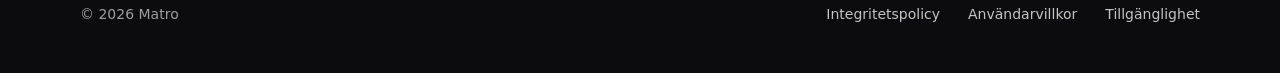
==== commit 4542baca: "Användarvillkor: utan Plus kan man skapa ett eget hem och gå med i andras Co-Authored-By: Claude Opu" ====
--- a/anvandarvillkor.html
+++ b/anvandarvillkor.html
@@ -44,7 +44,7 @@
 <ul>
 <li>Varje hem får ett antal AI-uppdrag utan kostnad (en ny Laga nu-guide, en fråga om ett recept eller ett recept som läses med AI): 10 att börja med och 5 nya varje månad, och fler som tjänas i appen. Antalet och sätten att tjäna fler kan ändras.</li>
 <li>Med Matro Plus är AI-uppdragen obegränsade för alla i hemmet, inom en rimlig gräns för vanlig användning (för närvarande 300 i månaden). Plus gäller i upp till tre hem som den som betalar är med i: först det där Plus köptes eller dit det flyttats, sedan de andra i den ordning hen gick med. Lämnar den som betalar hemmet slutar Plus gälla där.</li>
-<li>Utan Matro Plus har ett hem plats för två personer, och var och en kan vara med i ett hem. Med Matro Plus har hemmet plats för upp till 12 personer, och den som betalar kan vara med i flera hem. Den som redan är med får vara kvar.</li>
+<li>Utan Matro Plus har ett hem plats för två personer, och var och en kan skapa ett eget hem och gå med i hem som andra har skapat. Med Matro Plus har hemmet plats för upp till 12 personer, och den som betalar kan skapa flera hem. Den som redan är med får vara kvar.</li>
 <li>En provperiod övergår automatiskt i en betald prenumeration om du inte säger upp den innan provperioden tar slut.</li>
 <li>Den som betalar kan ge bort en gratis månad till en vän. Månaden löses in i App Store, gäller bara den som inte haft Matro Plus förut och övergår i en betald prenumeration om vännen inte säger upp den.</li>
 <li>Prenumerationen köps och betalas via Apple App Store och följer Apples villkor för köp.</li>
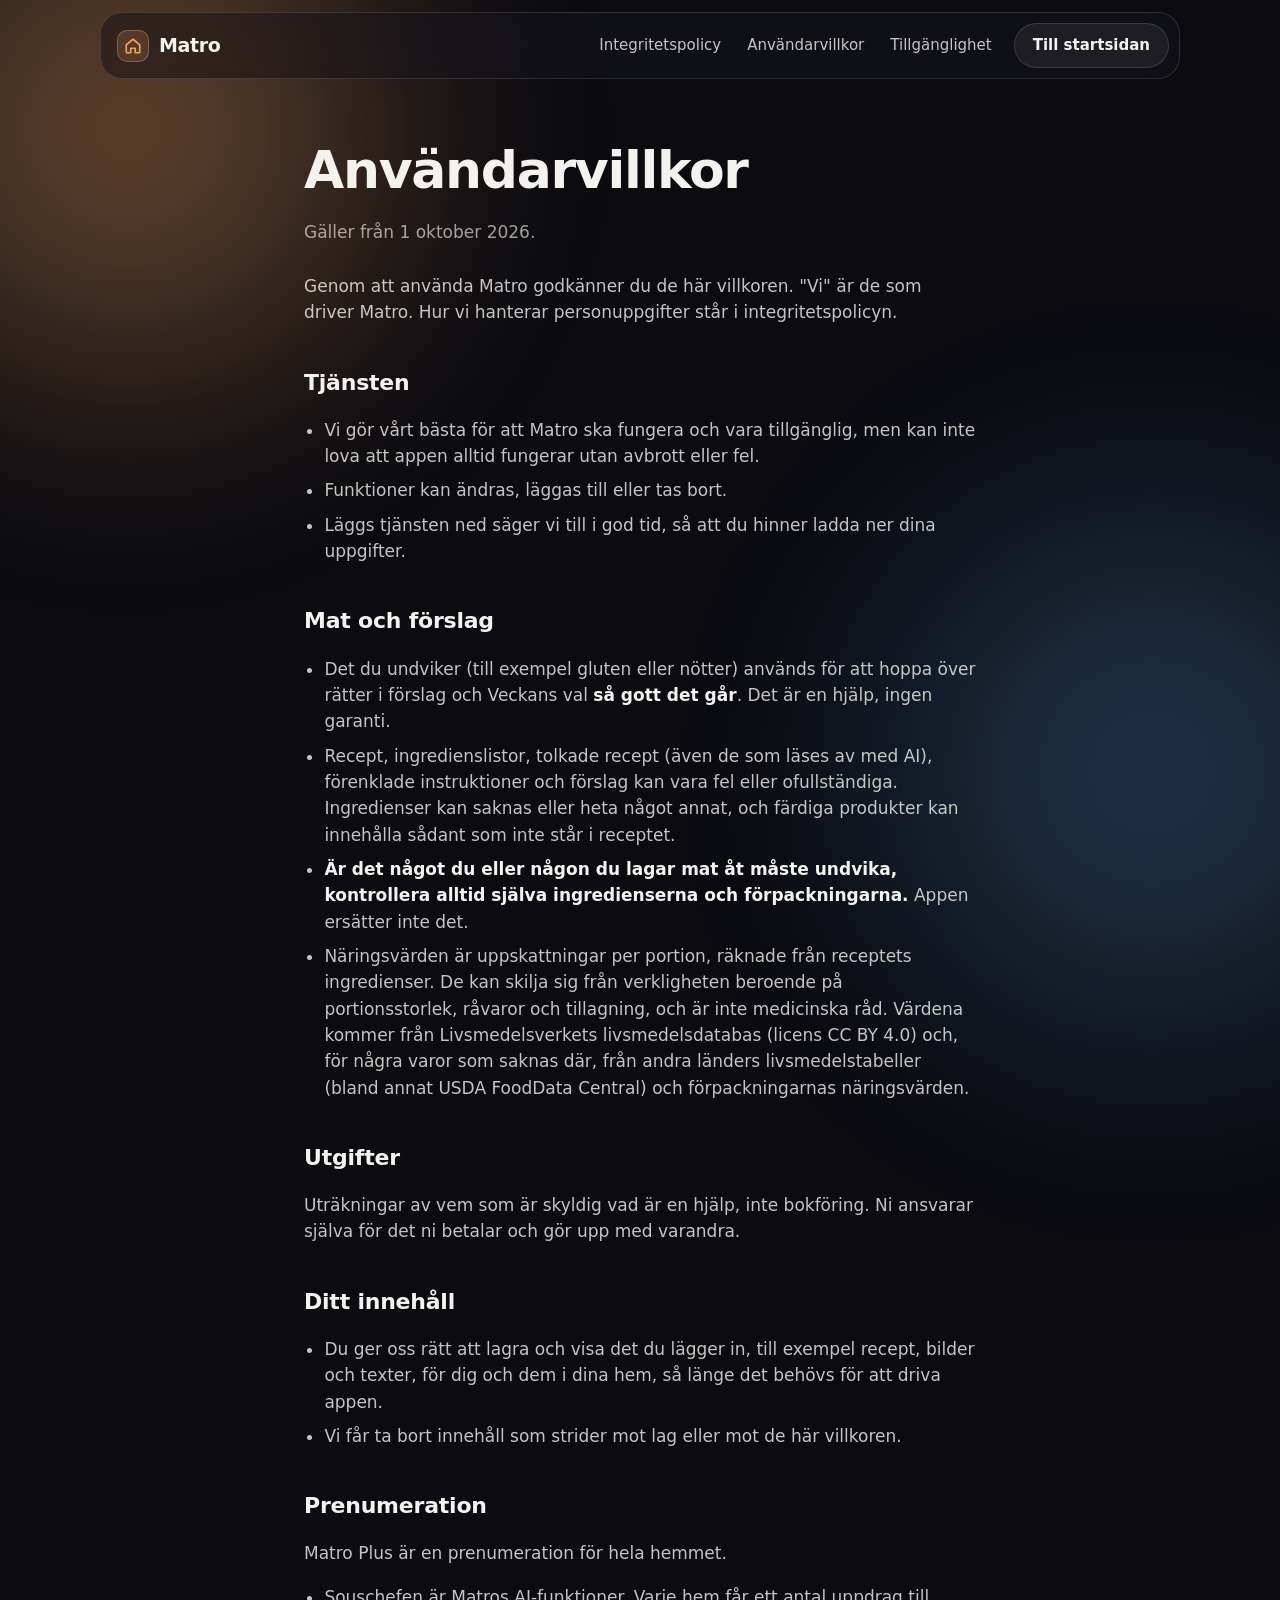
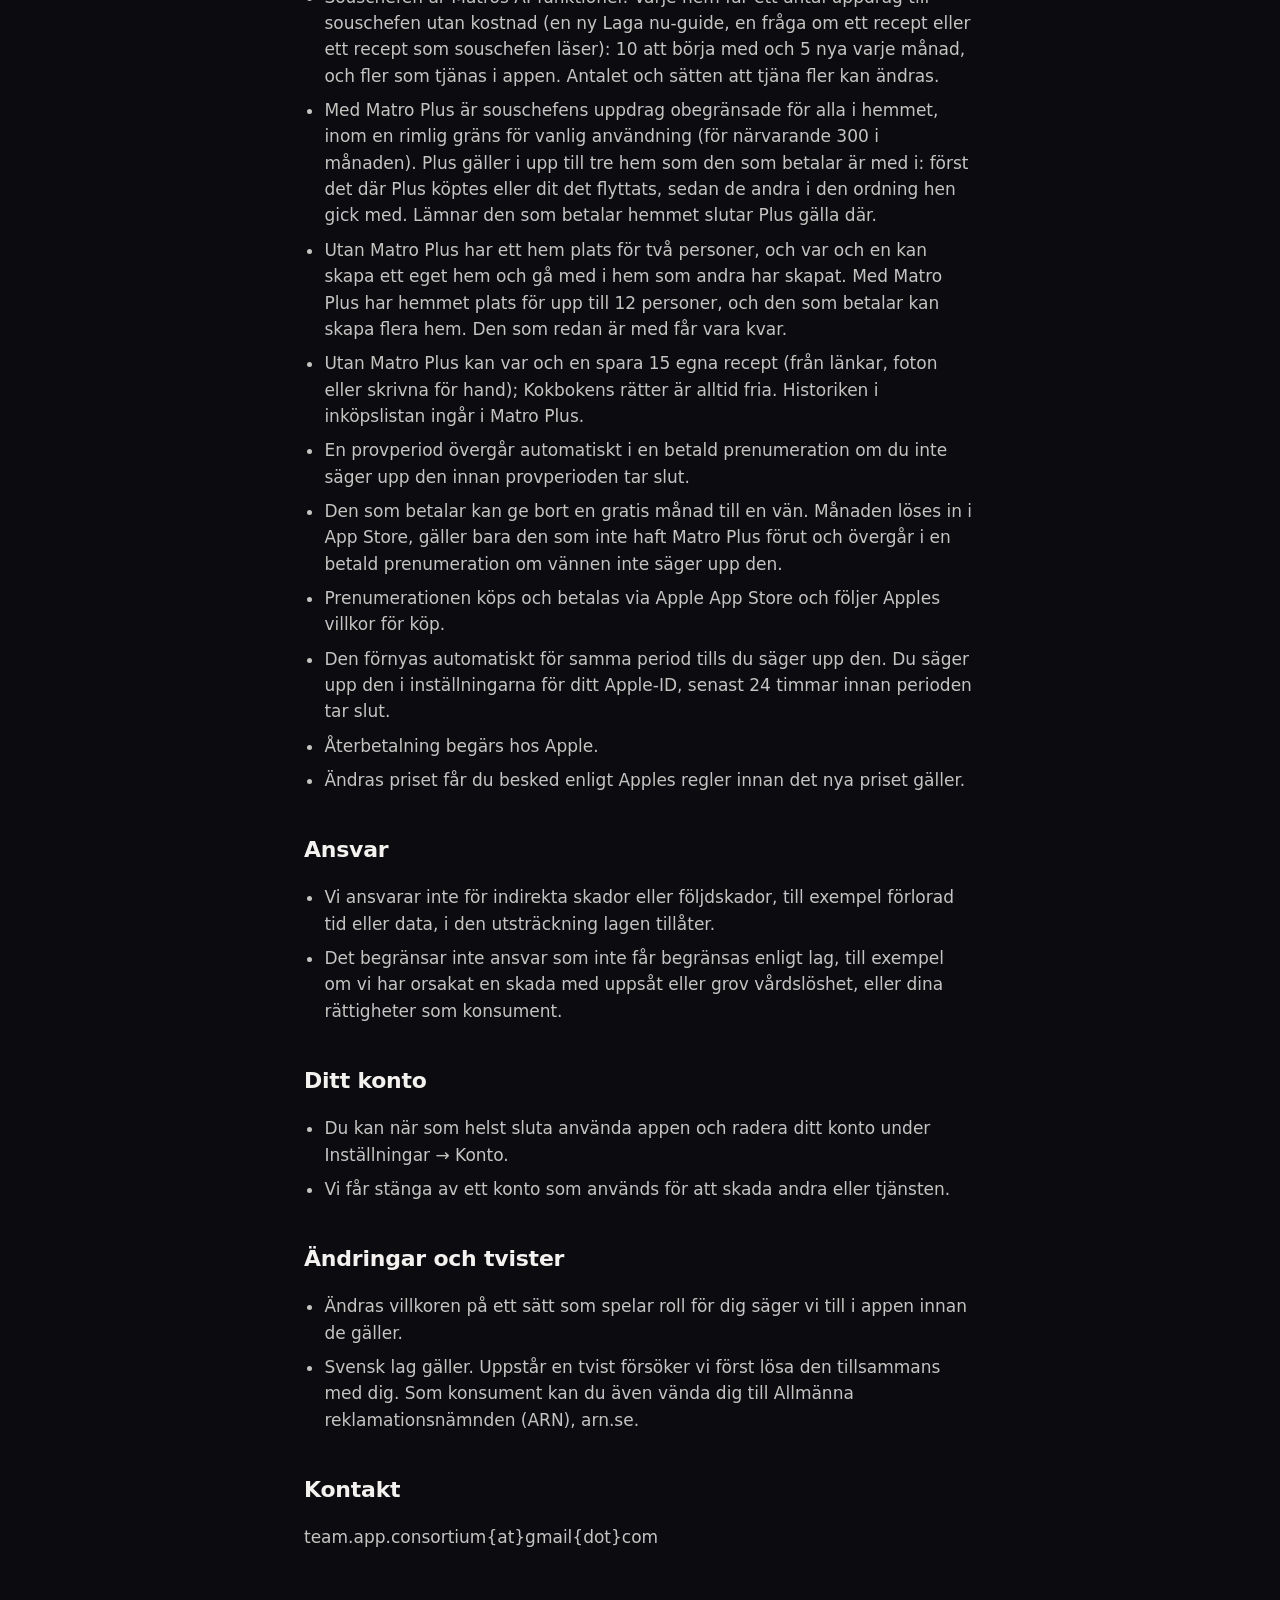
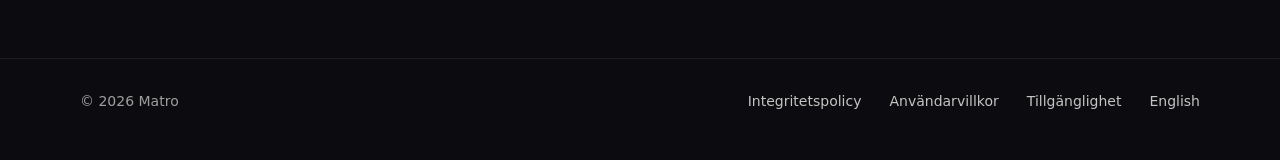
==== commit da151651: "English pages (privacy, terms, accessibility, start page); accessibility and start page updated Co-A" ====
--- a/anvandarvillkor.html
+++ b/anvandarvillkor.html
@@ -6,6 +6,7 @@
 <title>Användarvillkor – Matro</title>
 <meta name="theme-color" content="#0B0B10">
 <link rel="stylesheet" href="style.css">
+<link rel="alternate" hreflang="en" href="en/terms">
 </head>
 <body data-tone="warm">
 <a class="skip" href="#innehall">Hoppa till innehållet</a>
@@ -42,9 +43,10 @@
 <h2>Prenumeration</h2>
 <p>Matro Plus är en prenumeration för hela hemmet.</p>
 <ul>
-<li>Varje hem får ett antal AI-uppdrag utan kostnad (en ny Laga nu-guide, en fråga om ett recept eller ett recept som läses med AI): 10 att börja med och 5 nya varje månad, och fler som tjänas i appen. Antalet och sätten att tjäna fler kan ändras.</li>
-<li>Med Matro Plus är AI-uppdragen obegränsade för alla i hemmet, inom en rimlig gräns för vanlig användning (för närvarande 300 i månaden). Plus gäller i upp till tre hem som den som betalar är med i: först det där Plus köptes eller dit det flyttats, sedan de andra i den ordning hen gick med. Lämnar den som betalar hemmet slutar Plus gälla där.</li>
+<li>Souschefen är Matros AI-funktioner. Varje hem får ett antal uppdrag till souschefen utan kostnad (en ny Laga nu-guide, en fråga om ett recept eller ett recept som souschefen läser): 10 att börja med och 5 nya varje månad, och fler som tjänas i appen. Antalet och sätten att tjäna fler kan ändras.</li>
+<li>Med Matro Plus är souschefens uppdrag obegränsade för alla i hemmet, inom en rimlig gräns för vanlig användning (för närvarande 300 i månaden). Plus gäller i upp till tre hem som den som betalar är med i: först det där Plus köptes eller dit det flyttats, sedan de andra i den ordning hen gick med. Lämnar den som betalar hemmet slutar Plus gälla där.</li>
 <li>Utan Matro Plus har ett hem plats för två personer, och var och en kan skapa ett eget hem och gå med i hem som andra har skapat. Med Matro Plus har hemmet plats för upp till 12 personer, och den som betalar kan skapa flera hem. Den som redan är med får vara kvar.</li>
+<li>Utan Matro Plus kan var och en spara 15 egna recept (från länkar, foton eller skrivna för hand); Kokbokens rätter är alltid fria. Historiken i inköpslistan ingår i Matro Plus.</li>
 <li>En provperiod övergår automatiskt i en betald prenumeration om du inte säger upp den innan provperioden tar slut.</li>
 <li>Den som betalar kan ge bort en gratis månad till en vän. Månaden löses in i App Store, gäller bara den som inte haft Matro Plus förut och övergår i en betald prenumeration om vännen inte säger upp den.</li>
 <li>Prenumerationen köps och betalas via Apple App Store och följer Apples villkor för köp.</li>
@@ -70,6 +72,6 @@
 <h2>Kontakt</h2>
 <p>team.app.consortium{at}gmail{dot}com</p>
 </main>
-<footer><div class="inner"><span>© 2026 Matro</span><span class="spacer"></span><a href="integritetspolicy">Integritetspolicy</a><a href="anvandarvillkor">Användarvillkor</a><a href="tillganglighet">Tillgänglighet</a></div></footer>
+<footer><div class="inner"><span>© 2026 Matro</span><span class="spacer"></span><a href="integritetspolicy">Integritetspolicy</a><a href="anvandarvillkor">Användarvillkor</a><a href="tillganglighet">Tillgänglighet</a><a href="en/terms" hreflang="en" lang="en">English</a></div></footer>
 </body>
 </html>
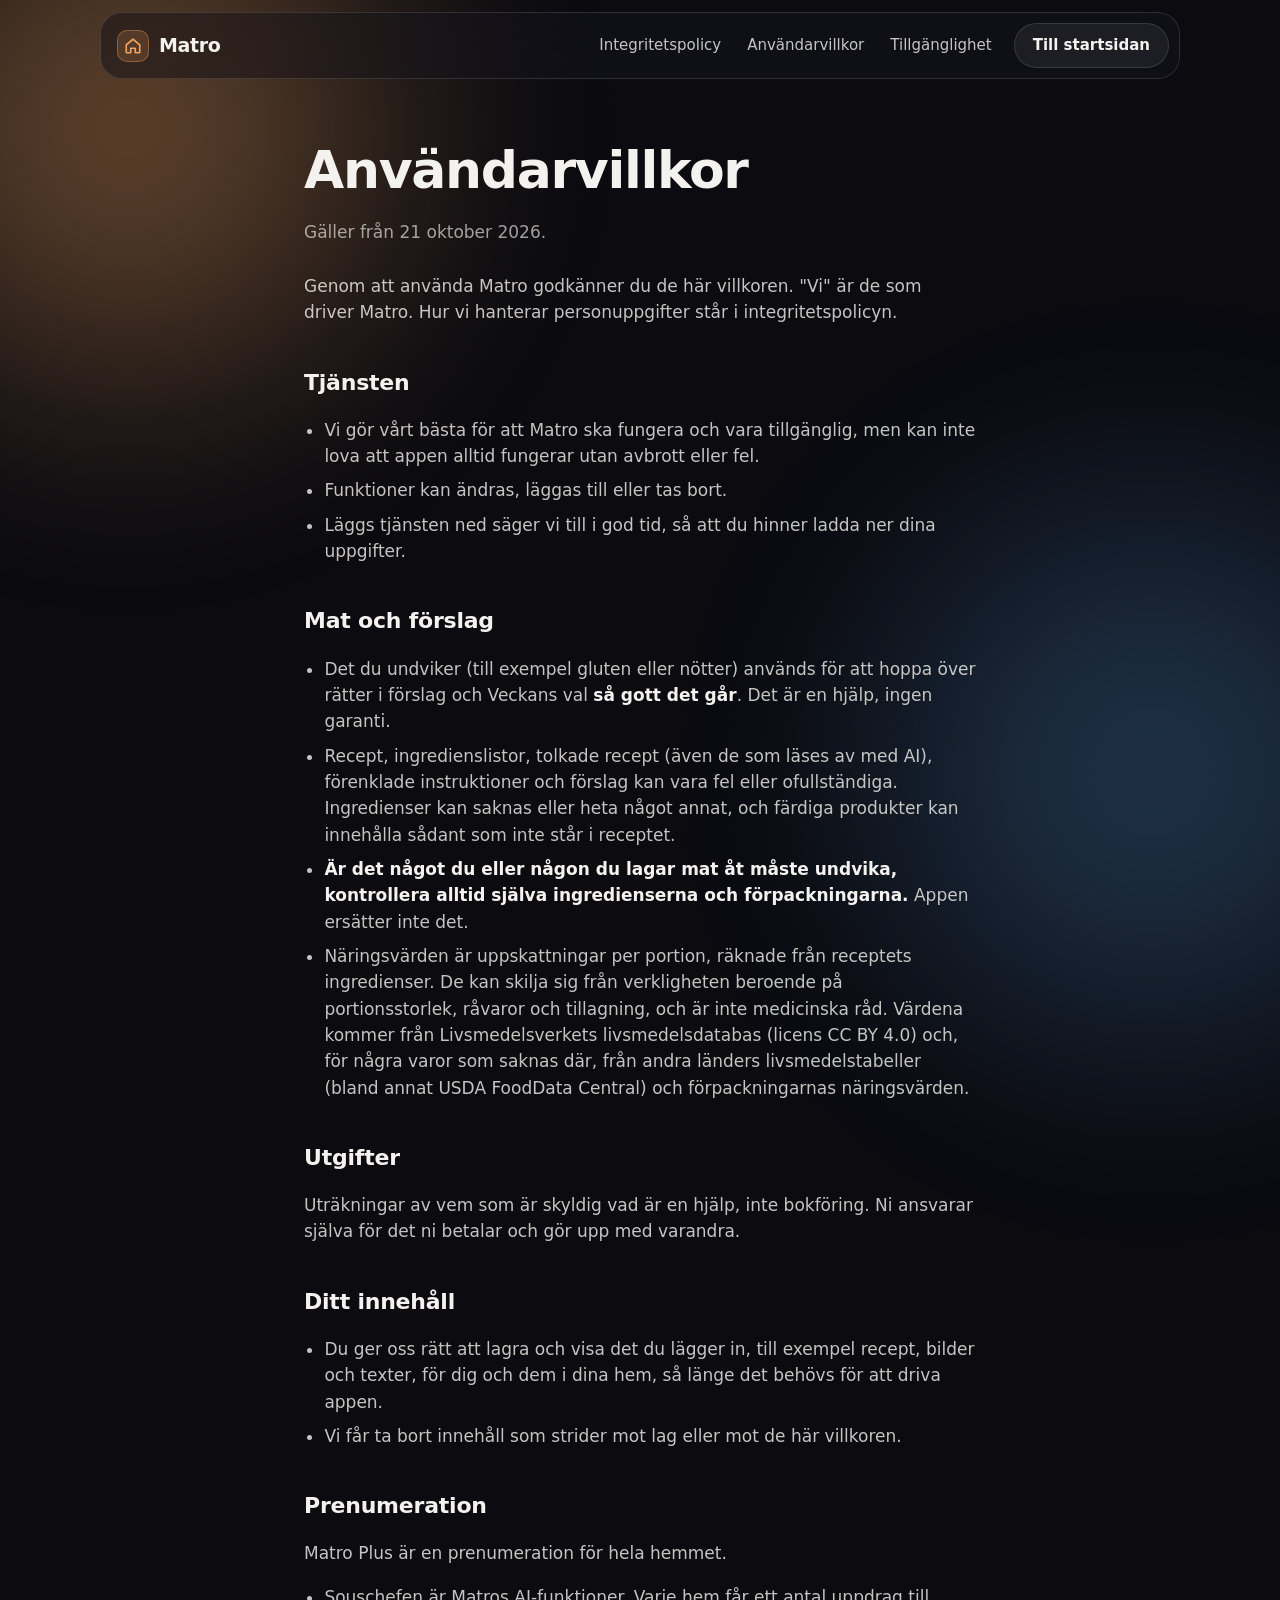
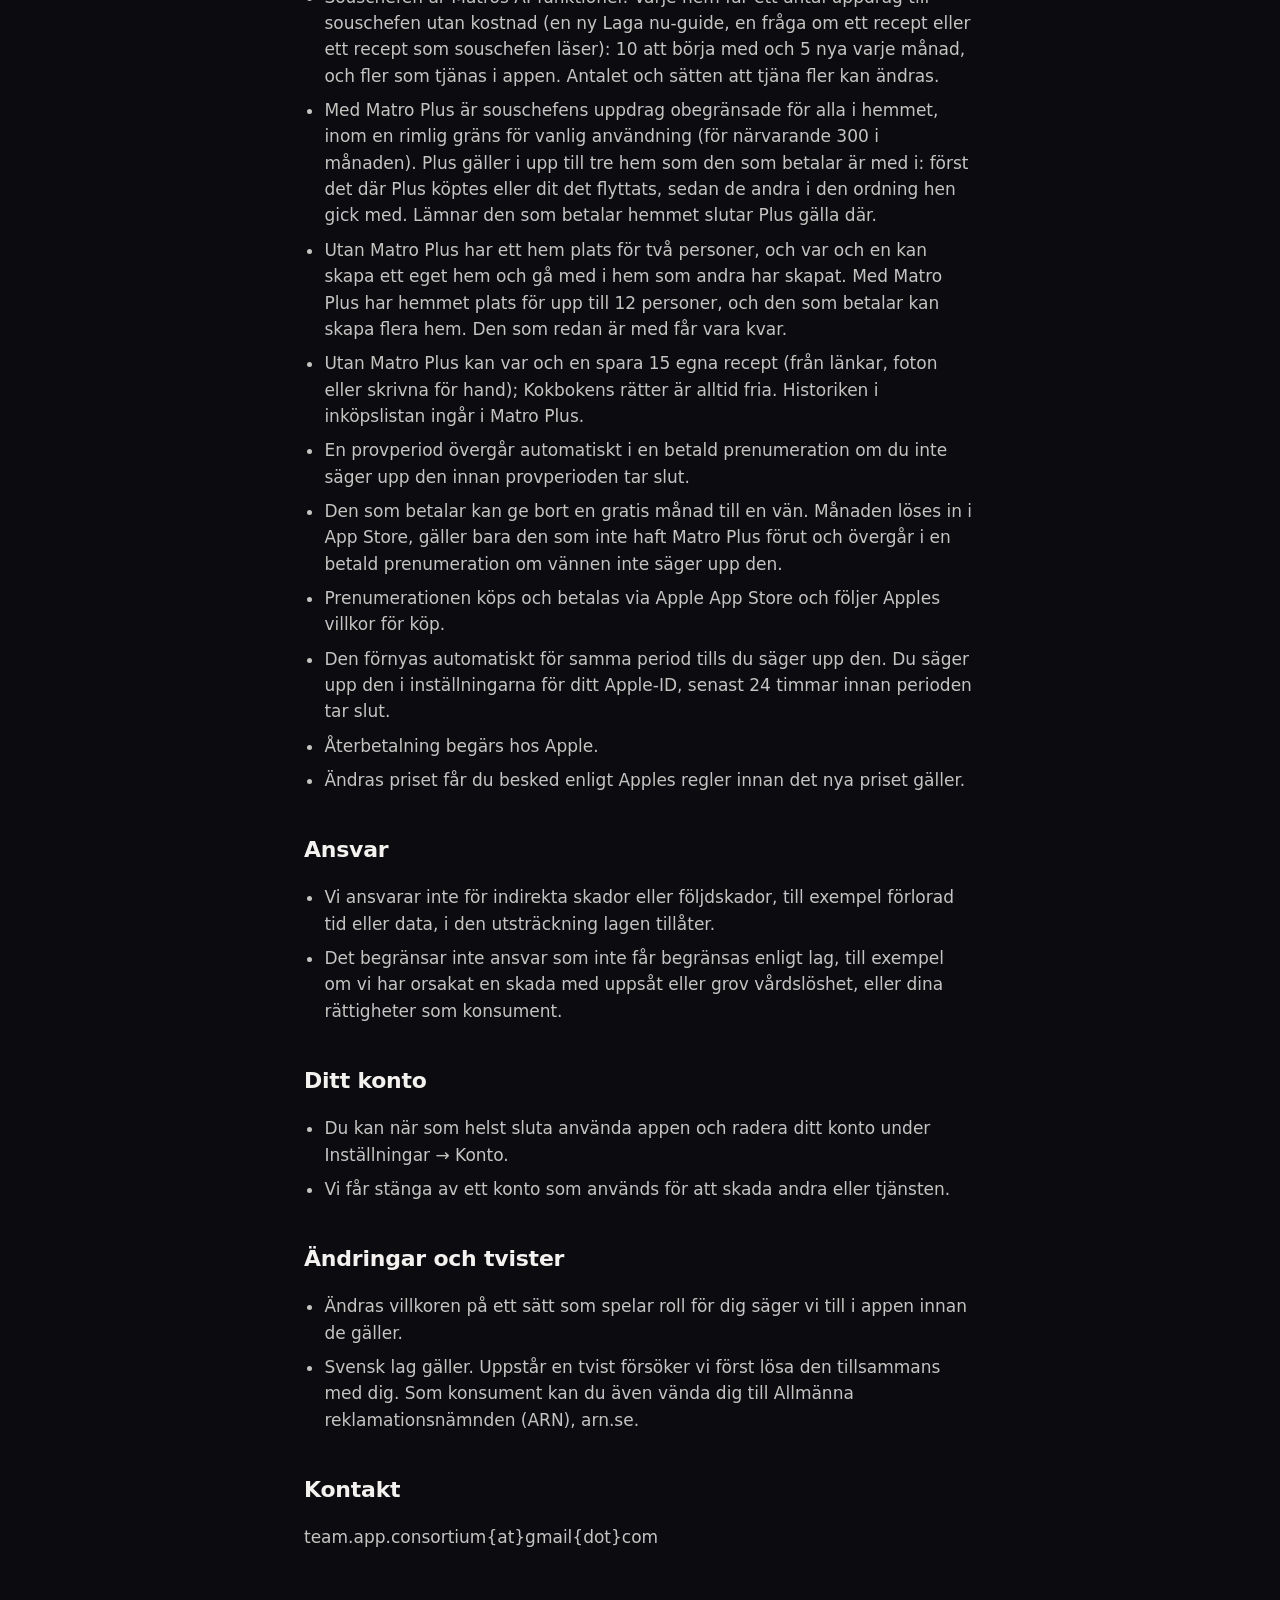
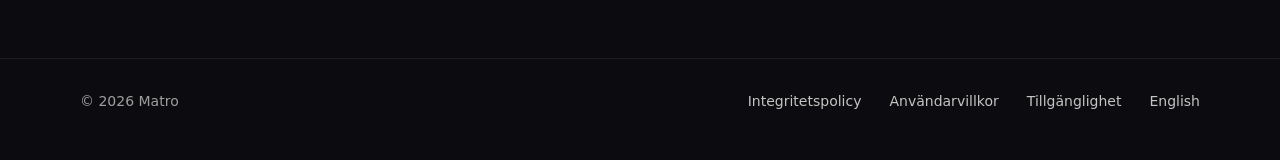
==== commit c50bab6b: "docs: privacy policy section on usage statistics (opt-in, PostHog EU), effective 21 October 2026 Co-" ====
--- a/anvandarvillkor.html
+++ b/anvandarvillkor.html
@@ -18,29 +18,29 @@
 </header>
 <main class="legal" id="innehall">
 <h1>Användarvillkor</h1>
-<p class="date">Gäller från 1 oktober 2026.</p>
+<p class="date">Gäller från 21 oktober 2026.</p>
 <p>Genom att använda Matro godkänner du de här villkoren. "Vi" är de som driver Matro. Hur vi hanterar personuppgifter står i integritetspolicyn.</p>
-<h2>Tjänsten</h2>
+<h2 id="tjansten">Tjänsten</h2>
 <ul>
 <li>Vi gör vårt bästa för att Matro ska fungera och vara tillgänglig, men kan inte lova att appen alltid fungerar utan avbrott eller fel.</li>
 <li>Funktioner kan ändras, läggas till eller tas bort.</li>
 <li>Läggs tjänsten ned säger vi till i god tid, så att du hinner ladda ner dina uppgifter.</li>
 </ul>
-<h2>Mat och förslag</h2>
+<h2 id="mat-och-forslag">Mat och förslag</h2>
 <ul>
 <li>Det du undviker (till exempel gluten eller nötter) används för att hoppa över rätter i förslag och Veckans val <strong>så gott det går</strong>. Det är en hjälp, ingen garanti.</li>
 <li>Recept, ingredienslistor, tolkade recept (även de som läses av med AI), förenklade instruktioner och förslag kan vara fel eller ofullständiga. Ingredienser kan saknas eller heta något annat, och färdiga produkter kan innehålla sådant som inte står i receptet.</li>
 <li><strong>Är det något du eller någon du lagar mat åt måste undvika, kontrollera alltid själva ingredienserna och förpackningarna.</strong> Appen ersätter inte det.</li>
 <li>Näringsvärden är uppskattningar per portion, räknade från receptets ingredienser. De kan skilja sig från verkligheten beroende på portionsstorlek, råvaror och tillagning, och är inte medicinska råd. Värdena kommer från Livsmedelsverkets livsmedelsdatabas (licens CC BY 4.0) och, för några varor som saknas där, från andra länders livsmedelstabeller (bland annat USDA FoodData Central) och förpackningarnas näringsvärden.</li>
 </ul>
-<h2>Utgifter</h2>
+<h2 id="utgifter">Utgifter</h2>
 <p>Uträkningar av vem som är skyldig vad är en hjälp, inte bokföring. Ni ansvarar själva för det ni betalar och gör upp med varandra.</p>
-<h2>Ditt innehåll</h2>
+<h2 id="ditt-innehall">Ditt innehåll</h2>
 <ul>
 <li>Du ger oss rätt att lagra och visa det du lägger in, till exempel recept, bilder och texter, för dig och dem i dina hem, så länge det behövs för att driva appen.</li>
 <li>Vi får ta bort innehåll som strider mot lag eller mot de här villkoren.</li>
 </ul>
-<h2>Prenumeration</h2>
+<h2 id="prenumeration">Prenumeration</h2>
 <p>Matro Plus är en prenumeration för hela hemmet.</p>
 <ul>
 <li>Souschefen är Matros AI-funktioner. Varje hem får ett antal uppdrag till souschefen utan kostnad (en ny Laga nu-guide, en fråga om ett recept eller ett recept som souschefen läser): 10 att börja med och 5 nya varje månad, och fler som tjänas i appen. Antalet och sätten att tjäna fler kan ändras.</li>
@@ -54,22 +54,22 @@
 <li>Återbetalning begärs hos Apple.</li>
 <li>Ändras priset får du besked enligt Apples regler innan det nya priset gäller.</li>
 </ul>
-<h2>Ansvar</h2>
+<h2 id="ansvar">Ansvar</h2>
 <ul>
 <li>Vi ansvarar inte för indirekta skador eller följdskador, till exempel förlorad tid eller data, i den utsträckning lagen tillåter.</li>
 <li>Det begränsar inte ansvar som inte får begränsas enligt lag, till exempel om vi har orsakat en skada med uppsåt eller grov vårdslöshet, eller dina rättigheter som konsument.</li>
 </ul>
-<h2>Ditt konto</h2>
+<h2 id="ditt-konto">Ditt konto</h2>
 <ul>
 <li>Du kan när som helst sluta använda appen och radera ditt konto under Inställningar → Konto.</li>
 <li>Vi får stänga av ett konto som används för att skada andra eller tjänsten.</li>
 </ul>
-<h2>Ändringar och tvister</h2>
+<h2 id="andringar-och-tvister">Ändringar och tvister</h2>
 <ul>
 <li>Ändras villkoren på ett sätt som spelar roll för dig säger vi till i appen innan de gäller.</li>
 <li>Svensk lag gäller. Uppstår en tvist försöker vi först lösa den tillsammans med dig. Som konsument kan du även vända dig till Allmänna reklamationsnämnden (ARN), arn.se.</li>
 </ul>
-<h2>Kontakt</h2>
+<h2 id="kontakt">Kontakt</h2>
 <p>team.app.consortium{at}gmail{dot}com</p>
 </main>
 <footer><div class="inner"><span>© 2026 Matro</span><span class="spacer"></span><a href="integritetspolicy">Integritetspolicy</a><a href="anvandarvillkor">Användarvillkor</a><a href="tillganglighet">Tillgänglighet</a><a href="en/terms" hreflang="en" lang="en">English</a></div></footer>
--- a/style.css
+++ b/style.css
@@ -1 +1 @@
-:root{color-scheme: dark;--ground: #0B0B10;--text: #F4F2EE;--text-2: rgba(244,242,238,0.80);--text-3: rgba(244,242,238,0.64);--accent: #F2A35E;--warm: #F2A35E;--cool: #5EAAF2;--green: #7ED4A6;--pink: #E88AB0;--glass: rgba(255,255,255,0.06);--glass-edge: rgba(255,255,255,0.12);--tone-a: var(--warm);--tone-b: var(--cool);--radius: 26px;--ease: cubic-bezier(.2,.8,.2,1)}*{box-sizing: border-box}html{scroll-behavior: smooth}body{margin: 0;background: var(--ground);color: var(--text);font: 17px/1.55 -apple-system,BlinkMacSystemFont,"SF Pro Text",Inter,"Segoe UI",system-ui,sans-serif;-webkit-font-smoothing: antialiased}html,body{overflow-x: hidden;overflow-x: clip}.hero,.split,.closing{overflow-x: clip}img{display: block;max-width: 100%;height: auto}a{color: inherit}:focus-visible{outline: 3px solid var(--accent);outline-offset: 3px;border-radius: 8px}.skip{position: absolute;left: 12px;top: -60px;z-index: 20;padding: 10px 16px;border-radius: 12px;background: var(--accent);color: var(--ground);font-weight: 600;text-decoration: none}.skip:focus{top: 12px}button{font: inherit;cursor: pointer}h1,h2,h3{font-family: -apple-system,BlinkMacSystemFont,"SF Pro Display",Inter,system-ui,sans-serif;letter-spacing: -0.025em;margin: 0}.ambient{position: fixed;inset: -20vmax;z-index: -1;pointer-events: none;filter: blur(90px);opacity: .45}.ambient span{position: absolute;width: 60vmax;height: 60vmax;border-radius: 50%;transition: background 1.2s var(--ease);animation: drift 26s ease-in-out infinite alternate}.ambient span:nth-child(1){left: 0;top: 0;background: radial-gradient(closest-side,var(--tone-a),transparent)}.ambient span:nth-child(2){right: 0;bottom: 0;background: radial-gradient(closest-side,var(--tone-b),transparent);animation-delay: -13s;opacity: .7}@keyframes drift{to{transform: translate(8vmax,6vmax) scale(1.08)}}body[data-tone="cool"]{--tone-a: var(--cool);--tone-b: var(--warm)}body[data-tone="green"]{--tone-a: var(--green);--tone-b: var(--cool)}body[data-tone="pink"]{--tone-a: var(--pink);--tone-b: var(--warm)}.nav{position: fixed;top: 12px;left: 50%;transform: translateX(-50%);z-index: 10;width: min(1080px,calc(100% - 24px));display: flex;align-items: center;gap: 20px;padding: 10px 10px 10px 16px;border-radius: 22px;background: rgba(20,20,28,0.55);border: 1px solid var(--glass-edge);backdrop-filter: blur(24px) saturate(1.4);-webkit-backdrop-filter: blur(24px) saturate(1.4)}.nav .brand{display: flex;align-items: center;gap: 10px;font-weight: 700;font-size: 19px;text-decoration: none;letter-spacing: -0.02em}.brand-mark{width: 32px;height: 32px;border-radius: 10px;display: grid;place-items: center;background: rgba(242,163,94,0.18);border: 1px solid rgba(242,163,94,0.35);color: var(--accent)}.nav .links{display: flex;gap: 22px;margin-left: auto;font-size: 15px;color: var(--text-2)}.nav .links a{text-decoration: none;transition: color .2s;padding: 10px 2px}.nav .links a:hover{color: var(--text)}.nav .progress{position: absolute;left: 18px;right: 18px;bottom: -1px;height: 2px;border-radius: 2px;background: var(--accent);transform-origin: left;transform: scaleX(var(--progress,0));opacity: .8}.pill{display: inline-flex;align-items: center;gap: 8px;padding: 10px 18px;border-radius: 999px;font-weight: 600;font-size: 15px;text-decoration: none;white-space: nowrap}.pill.primary{background: var(--accent);color: var(--ground)}.pill.ghost{background: var(--glass);border: 1px solid var(--glass-edge);color: var(--text)}.nav .pill{gap: .28em}@media (max-width: 720px){.nav .links{display: none}.nav .pill{margin-left: auto}}@media (max-width: 360px){.nav{gap: 10px}.nav .pill{padding: 9px 14px;font-size: 14px}.nav .pill .more{display: none}}.hero{min-height: 100svh;display: grid;grid-template-columns: 1.05fr 1fr;align-items: center;gap: 40px;max-width: 1180px;margin: 0 auto;padding: 120px 24px 60px}.hero-copy{position: relative;z-index: 4}.eyebrow{color: var(--accent);font-weight: 600;font-size: 14px;letter-spacing: .14em;text-transform: uppercase}.hero h1{font-size: clamp(42px,5.6vw,80px);line-height: 1.02;margin: 18px 0 22px}.grad{background: linear-gradient(100deg,var(--warm),var(--pink) 55%,var(--cool));-webkit-background-clip: text;background-clip: text;color: transparent}.lead{font-size: clamp(18px,1.6vw,21px);color: var(--text-2);max-width: 30em;margin: 0 0 32px}.actions{display: flex;flex-wrap: wrap;gap: 12px}.actions .pill{padding: 14px 22px;font-size: 16px}.soon{cursor: default}.soon svg{width: 18px;height: 18px}.stage{position: relative;height: min(720px,78svh);perspective: 1400px}.stage .phone{position: absolute;top: 50%;left: 50%;width: min(300px,38vw);transform-style: preserve-3d;will-change: transform}.stage .phone.center{z-index: 3}.stage .phone.left,.stage .phone.right{z-index: 2;filter: brightness(.82)}@media (max-width: 900px){.hero{grid-template-columns: 1fr;text-align: left;padding-top: 110px}.stage{height: 560px}.stage .phone{width: 230px}}.phone{border-radius: 15.5% / 7.2%;padding: 3.2%;background: linear-gradient(145deg,#2a2a33,#111117 40%,#1d1d24);box-shadow: 0 40px 80px -20px rgba(0,0,0,.7),0 0 0 1px rgba(255,255,255,.08) inset,0 0 0 1px rgba(0,0,0,.6)}.phone img{display: block;width: 100%;height: auto;aspect-ratio: 662 / 1440;object-fit: cover;border-radius: 13% / 6%;background: #16161c}.phone picture{display: block}.strip{padding: 40px 0 20px;overflow: hidden}.strip .row{display: flex;gap: 16px;width: max-content;animation: slide 60s linear infinite}.strip .row + .row{margin-top: 16px;animation-direction: reverse;animation-duration: 70s}.strip img{width: 220px;height: 160px;object-fit: cover;border-radius: 22px}@keyframes slide{to{transform: translateX(-50%)}}.strip{position: relative}.strip:hover .row,.strip.paused .row,.strip:focus-within .row{animation-play-state: paused}.strip-pause{display: block;margin: 0 auto 16px;padding: 8px 16px;font-size: 14px}.caption{text-align: center;color: var(--text-3);font-size: 15px;margin-top: 22px}@media (max-width: 720px){.strip img{width: 160px;height: 120px;border-radius: 18px}}.statement{max-width: 1000px;margin: 0 auto;padding: 18vh 24px}.statement p{font-size: clamp(32px,4.6vw,60px);line-height: 1.12;font-weight: 700;letter-spacing: -0.025em;margin: 0}.statement .w{opacity: .3;transition: opacity .35s linear}.statement .w.on{opacity: 1}.statement .w.hl.on{color: var(--accent)}.story{position: relative;display: grid;grid-template-columns: 1fr 1fr;gap: 60px;max-width: 1120px;margin: 0 auto;padding: 0 24px}.story-phone{position: sticky;top: 0;height: 100svh;display: grid;place-items: center}.story-phone .phone{position: relative;width: min(320px,30vw,calc((100svh - 150px) * 0.46));margin-top: 40px}.story-phone .screens{position: relative}.story-phone .screens>*{display: block;opacity: 0;transform: scale(.96) translateY(10px);transition: opacity .6s var(--ease),transform .8s var(--ease)}.story-phone .screens>*:not(:first-child){position: absolute;inset: 0}.story-phone .screens>.active{opacity: 1;transform: none}.step{min-height: 100svh;display: flex;flex-direction: column;justify-content: center;padding: 10vh 0}.step .num{font-variant-numeric: tabular-nums;color: var(--accent);font-weight: 700;font-size: 15px;letter-spacing: .1em}.step h2{font-size: clamp(34px,4vw,52px);line-height: 1.05;margin: 12px 0 18px}.step p{color: var(--text-2);font-size: 19px;max-width: 26em;margin: 0}.step .tags{display: flex;flex-wrap: wrap;gap: 8px;margin-top: 24px}.step .tags span{padding: 7px 14px;border-radius: 999px;font-size: 14px;background: var(--glass);border: 1px solid var(--glass-edge);color: var(--text-2)}.step .inline{display: none}@media (max-width: 900px){.story{grid-template-columns: 1fr;gap: 0}.story-phone{display: none}.step{min-height: auto;padding: 60px 0;opacity: 1}.step .inline{display: block;width: min(300px,78vw);margin: 36px auto 0}}.split{display: grid;grid-template-columns: 1fr 1fr;align-items: center;gap: 60px;max-width: 1120px;margin: 0 auto;padding: 16vh 24px}.split h2{font-size: clamp(36px,4.4vw,58px);line-height: 1.04;margin: 14px 0 20px}.split p{color: var(--text-2);font-size: 19px;margin: 0 0 14px;max-width: 26em}.split .visual{position: relative;display: grid;place-items: center}.split .visual .phone{width: min(320px,70vw);transform: rotate(-4deg)}.chip{position: absolute;padding: 10px 16px;border-radius: 999px;font-weight: 600;font-size: 15px;background: rgba(30,30,40,.7);border: 1px solid var(--glass-edge);backdrop-filter: blur(16px);-webkit-backdrop-filter: blur(16px);white-space: nowrap}.chip.c1{top: 14%;left: 2%}.chip.c2{top: 46%;right: 0;color: var(--accent)}.chip.c3{bottom: 12%;left: 6%}@media (max-width: 900px){.split{grid-template-columns: 1fr;padding: 10vh 24px}.split .visual{order: -1;margin-bottom: 20px}}.values{max-width: 1120px;margin: 0 auto;padding: 8vh 24px 14vh}.values h2{font-size: clamp(32px,3.6vw,46px);text-align: center;margin-bottom: 44px}.grid{display: grid;grid-template-columns: repeat(4,1fr);gap: 16px}.card{padding: 26px;border-radius: var(--radius);background: var(--glass);border: 1px solid var(--glass-edge);backdrop-filter: blur(20px);-webkit-backdrop-filter: blur(20px);transition: transform .4s var(--ease),border-color .4s}.card:hover{transform: translateY(-4px);border-color: rgba(242,163,94,.35)}.card .icon{width: 44px;height: 44px;border-radius: 14px;display: grid;place-items: center;background: rgba(242,163,94,.14);color: var(--accent);margin-bottom: 18px}.card .icon svg{width: 22px;height: 22px}.card h3{font-size: 19px;margin-bottom: 8px;letter-spacing: -0.01em}.card p{margin: 0;color: var(--text-2);font-size: 15px}@media (max-width: 900px){.grid{grid-template-columns: 1fr 1fr}}@media (max-width: 560px){.grid{grid-template-columns: 1fr}}.closing{text-align: center;padding: 10vh 24px 16vh;max-width: 820px;margin: 0 auto}.closing .mark{width: 84px;height: 84px;border-radius: 26px;margin: 0 auto 28px;display: grid;place-items: center;color: var(--accent);background: linear-gradient(160deg,rgba(242,163,94,.35),rgba(242,163,94,.08));border: 1px solid rgba(242,163,94,.4);box-shadow: 0 20px 60px -10px rgba(242,163,94,.35)}.closing .mark svg{width: 40px;height: 40px}.closing h2{font-size: clamp(40px,6vw,76px);line-height: 1.02;margin-bottom: 20px}.closing p{color: var(--text-2);font-size: 19px;margin: 0 auto 30px;max-width: 32em}.closing .contact{color: var(--text);font-weight: 600;overflow-wrap: anywhere}footer{border-top: 1px solid rgba(255,255,255,.08);padding: 32px 24px 48px}footer .inner{max-width: 1120px;margin: 0 auto;display: flex;flex-wrap: wrap;gap: 16px 28px;align-items: center;color: var(--text-3);font-size: 14px}footer a{text-decoration: none;color: var(--text-2)}footer a:hover{color: var(--text)}footer .spacer{flex: 1}.js [data-reveal]{opacity: 0;transform: translateY(28px);transition: opacity .9s var(--ease),transform .9s var(--ease);transition-delay: var(--delay,0s)}.js [data-reveal].in{opacity: 1;transform: none}.legal{max-width: 720px;margin: 0 auto;padding: 130px 24px 90px;color: rgba(244,242,238,0.8)}.legal h1{font-size: clamp(36px,5vw,52px);color: var(--text);margin-bottom: 8px}.legal .date{color: var(--text-3);margin: 0 0 28px}.legal h2{font-size: 22px;color: var(--text);margin: 40px 0 10px;letter-spacing: -0.01em}.legal strong{color: var(--text)}.legal a{color: var(--accent)}.legal ul{padding-left: 1.2em}.legal li{margin: 8px 0}@media (prefers-reduced-motion: reduce){html{scroll-behavior: auto}*,*::before,*::after{animation: none !important;transition: none !important}.js [data-reveal]{opacity: 1;transform: none}.strip-pause{display: none}.statement .w{opacity: 1}}+:root{color-scheme: dark;--ground: #0B0B10;--text: #F4F2EE;--text-2: rgba(244,242,238,0.80);--text-3: rgba(244,242,238,0.64);--accent: #F2A35E;--warm: #F2A35E;--cool: #5EAAF2;--green: #7ED4A6;--pink: #E88AB0;--glass: rgba(255,255,255,0.06);--glass-edge: rgba(255,255,255,0.12);--tone-a: var(--warm);--tone-b: var(--cool);--radius: 26px;--ease: cubic-bezier(.2,.8,.2,1)}*{box-sizing: border-box}html{scroll-behavior: smooth}body{margin: 0;background: var(--ground);color: var(--text);font: 17px/1.55 -apple-system,BlinkMacSystemFont,"SF Pro Text",Inter,"Segoe UI",system-ui,sans-serif;-webkit-font-smoothing: antialiased}html,body{overflow-x: hidden;overflow-x: clip}.hero,.split,.closing{overflow-x: clip}img{display: block;max-width: 100%;height: auto}a{color: inherit}:focus-visible{outline: 3px solid var(--accent);outline-offset: 3px;border-radius: 8px}.skip{position: absolute;left: 12px;top: -60px;z-index: 20;padding: 10px 16px;border-radius: 12px;background: var(--accent);color: var(--ground);font-weight: 600;text-decoration: none}.skip:focus{top: 12px}button{font: inherit;cursor: pointer}h1,h2,h3{font-family: -apple-system,BlinkMacSystemFont,"SF Pro Display",Inter,system-ui,sans-serif;letter-spacing: -0.025em;margin: 0}.ambient{position: fixed;inset: -20vmax;z-index: -1;pointer-events: none;filter: blur(90px);opacity: .45}.ambient span{position: absolute;width: 60vmax;height: 60vmax;border-radius: 50%;transition: background 1.2s var(--ease);animation: drift 26s ease-in-out infinite alternate}.ambient span:nth-child(1){left: 0;top: 0;background: radial-gradient(closest-side,var(--tone-a),transparent)}.ambient span:nth-child(2){right: 0;bottom: 0;background: radial-gradient(closest-side,var(--tone-b),transparent);animation-delay: -13s;opacity: .7}@keyframes drift{to{transform: translate(8vmax,6vmax) scale(1.08)}}body[data-tone="cool"]{--tone-a: var(--cool);--tone-b: var(--warm)}body[data-tone="green"]{--tone-a: var(--green);--tone-b: var(--cool)}body[data-tone="pink"]{--tone-a: var(--pink);--tone-b: var(--warm)}.nav{position: fixed;top: 12px;left: 50%;transform: translateX(-50%);z-index: 10;width: min(1080px,calc(100% - 24px));display: flex;align-items: center;gap: 20px;padding: 10px 10px 10px 16px;border-radius: 22px;background: rgba(20,20,28,0.55);border: 1px solid var(--glass-edge);backdrop-filter: blur(24px) saturate(1.4);-webkit-backdrop-filter: blur(24px) saturate(1.4)}.nav .brand{display: flex;align-items: center;gap: 10px;font-weight: 700;font-size: 19px;text-decoration: none;letter-spacing: -0.02em}.brand-mark{width: 32px;height: 32px;border-radius: 10px;display: grid;place-items: center;background: rgba(242,163,94,0.18);border: 1px solid rgba(242,163,94,0.35);color: var(--accent)}.nav .links{display: flex;gap: 22px;margin-left: auto;font-size: 15px;color: var(--text-2)}.nav .links a{text-decoration: none;transition: color .2s;padding: 10px 2px}.nav .links a:hover{color: var(--text)}.nav .progress{position: absolute;left: 18px;right: 18px;bottom: -1px;height: 2px;border-radius: 2px;background: var(--accent);transform-origin: left;transform: scaleX(var(--progress,0));opacity: .8}.pill{display: inline-flex;align-items: center;gap: 8px;padding: 10px 18px;border-radius: 999px;font-weight: 600;font-size: 15px;text-decoration: none;white-space: nowrap}.pill.primary{background: var(--accent);color: var(--ground)}.pill.ghost{background: var(--glass);border: 1px solid var(--glass-edge);color: var(--text)}.nav .pill{gap: .28em}@media (max-width: 720px){.nav .links{display: none}.nav .pill{margin-left: auto}}@media (max-width: 360px){.nav{gap: 10px}.nav .pill{padding: 9px 14px;font-size: 14px}.nav .pill .more{display: none}}.hero{min-height: 100svh;display: grid;grid-template-columns: 1.05fr 1fr;align-items: center;gap: 40px;max-width: 1180px;margin: 0 auto;padding: 120px 24px 60px}.hero-copy{position: relative;z-index: 4}.eyebrow{color: var(--accent);font-weight: 600;font-size: 14px;letter-spacing: .14em;text-transform: uppercase}.hero h1{font-size: clamp(42px,5.6vw,80px);line-height: 1.02;margin: 18px 0 22px}.grad{background: linear-gradient(100deg,var(--warm),var(--pink) 55%,var(--cool));-webkit-background-clip: text;background-clip: text;color: transparent}.lead{font-size: clamp(18px,1.6vw,21px);color: var(--text-2);max-width: 30em;margin: 0 0 32px}.actions{display: flex;flex-wrap: wrap;gap: 12px}.actions .pill{padding: 14px 22px;font-size: 16px}.soon{cursor: default}.soon svg{width: 18px;height: 18px}.stage{position: relative;height: min(720px,78svh);perspective: 1400px}.stage .phone{position: absolute;top: 50%;left: 50%;width: min(300px,38vw);transform-style: preserve-3d;will-change: transform}.stage .phone.center{z-index: 3}.stage .phone.left,.stage .phone.right{z-index: 2;filter: brightness(.82)}@media (max-width: 900px){.hero{grid-template-columns: 1fr;text-align: left;padding-top: 110px}.stage{height: 560px}.stage .phone{width: 230px}}.phone{border-radius: 15.5% / 7.2%;padding: 3.2%;background: linear-gradient(145deg,#2a2a33,#111117 40%,#1d1d24);box-shadow: 0 40px 80px -20px rgba(0,0,0,.7),0 0 0 1px rgba(255,255,255,.08) inset,0 0 0 1px rgba(0,0,0,.6)}.phone img{display: block;width: 100%;height: auto;aspect-ratio: 662 / 1440;object-fit: cover;border-radius: 13% / 6%;background: #16161c}.phone picture{display: block}.strip{padding: 40px 0 20px;overflow: hidden}.strip .row{display: flex;gap: 16px;width: max-content;animation: slide 60s linear infinite}.strip .row + .row{margin-top: 16px;animation-direction: reverse;animation-duration: 70s}.strip img{width: 220px;height: 160px;object-fit: cover;border-radius: 22px}@keyframes slide{to{transform: translateX(-50%)}}.strip{position: relative}.strip:hover .row,.strip.paused .row,.strip:focus-within .row{animation-play-state: paused}.strip-pause{display: block;margin: 0 auto 16px;padding: 8px 16px;font-size: 14px}.caption{text-align: center;color: var(--text-3);font-size: 15px;margin-top: 22px}@media (max-width: 720px){.strip img{width: 160px;height: 120px;border-radius: 18px}}.statement{max-width: 1000px;margin: 0 auto;padding: 18vh 24px}.statement p{font-size: clamp(32px,4.6vw,60px);line-height: 1.12;font-weight: 700;letter-spacing: -0.025em;margin: 0}.statement .w{opacity: .3;transition: opacity .35s linear}.statement .w.on{opacity: 1}.statement .w.hl.on{color: var(--accent)}.story{position: relative;display: grid;grid-template-columns: 1fr 1fr;gap: 60px;max-width: 1120px;margin: 0 auto;padding: 0 24px}.story-phone{position: sticky;top: 0;height: 100svh;display: grid;place-items: center}.story-phone .phone{position: relative;width: min(320px,30vw,calc((100svh - 150px) * 0.46));margin-top: 40px}.story-phone .screens{position: relative}.story-phone .screens>*{display: block;opacity: 0;transform: scale(.96) translateY(10px);transition: opacity .6s var(--ease),transform .8s var(--ease)}.story-phone .screens>*:not(:first-child){position: absolute;inset: 0}.story-phone .screens>.active{opacity: 1;transform: none}.step{min-height: 100svh;display: flex;flex-direction: column;justify-content: center;padding: 10vh 0}.step .num{font-variant-numeric: tabular-nums;color: var(--accent);font-weight: 700;font-size: 15px;letter-spacing: .1em}.step h2{font-size: clamp(34px,4vw,52px);line-height: 1.05;margin: 12px 0 18px}.step p{color: var(--text-2);font-size: 19px;max-width: 26em;margin: 0}.step .tags{display: flex;flex-wrap: wrap;gap: 8px;margin-top: 24px}.step .tags span{padding: 7px 14px;border-radius: 999px;font-size: 14px;background: var(--glass);border: 1px solid var(--glass-edge);color: var(--text-2)}.step .inline{display: none}@media (max-width: 900px){.story{grid-template-columns: 1fr;gap: 0}.story-phone{display: none}.step{min-height: auto;padding: 60px 0;opacity: 1}.step .inline{display: block;width: min(300px,78vw);margin: 36px auto 0}}.split{display: grid;grid-template-columns: 1fr 1fr;align-items: center;gap: 60px;max-width: 1120px;margin: 0 auto;padding: 16vh 24px}.split h2{font-size: clamp(36px,4.4vw,58px);line-height: 1.04;margin: 14px 0 20px}.split p{color: var(--text-2);font-size: 19px;margin: 0 0 14px;max-width: 26em}.split .visual{position: relative;display: grid;place-items: center}.split .visual .phone{width: min(320px,70vw);transform: rotate(-4deg)}.chip{position: absolute;padding: 10px 16px;border-radius: 999px;font-weight: 600;font-size: 15px;background: rgba(30,30,40,.7);border: 1px solid var(--glass-edge);backdrop-filter: blur(16px);-webkit-backdrop-filter: blur(16px);white-space: nowrap}.chip.c1{top: 14%;left: 2%}.chip.c2{top: 46%;right: 0;color: var(--accent)}.chip.c3{bottom: 12%;left: 6%}@media (max-width: 900px){.split{grid-template-columns: 1fr;padding: 10vh 24px}.split .visual{order: -1;margin-bottom: 20px}}.values{max-width: 1120px;margin: 0 auto;padding: 8vh 24px 14vh}.values h2{font-size: clamp(32px,3.6vw,46px);text-align: center;margin-bottom: 44px}.grid{display: grid;grid-template-columns: repeat(4,1fr);gap: 16px}.card{padding: 26px;border-radius: var(--radius);background: var(--glass);border: 1px solid var(--glass-edge);backdrop-filter: blur(20px);-webkit-backdrop-filter: blur(20px);transition: transform .4s var(--ease),border-color .4s}.card:hover{transform: translateY(-4px);border-color: rgba(242,163,94,.35)}.card .icon{width: 44px;height: 44px;border-radius: 14px;display: grid;place-items: center;background: rgba(242,163,94,.14);color: var(--accent);margin-bottom: 18px}.card .icon svg{width: 22px;height: 22px}.card h3{font-size: 19px;margin-bottom: 8px;letter-spacing: -0.01em}.card p{margin: 0;color: var(--text-2);font-size: 15px}@media (max-width: 900px){.grid{grid-template-columns: 1fr 1fr}}@media (max-width: 560px){.grid{grid-template-columns: 1fr}}.closing{text-align: center;padding: 10vh 24px 16vh;max-width: 820px;margin: 0 auto}.closing .mark{width: 84px;height: 84px;border-radius: 26px;margin: 0 auto 28px;display: grid;place-items: center;color: var(--accent);background: linear-gradient(160deg,rgba(242,163,94,.35),rgba(242,163,94,.08));border: 1px solid rgba(242,163,94,.4);box-shadow: 0 20px 60px -10px rgba(242,163,94,.35)}.closing .mark svg{width: 40px;height: 40px}.closing h2{font-size: clamp(40px,6vw,76px);line-height: 1.02;margin-bottom: 20px}.closing p{color: var(--text-2);font-size: 19px;margin: 0 auto 30px;max-width: 32em}.closing .contact{color: var(--text);font-weight: 600;overflow-wrap: anywhere}footer{border-top: 1px solid rgba(255,255,255,.08);padding: 32px 24px 48px}footer .inner{max-width: 1120px;margin: 0 auto;display: flex;flex-wrap: wrap;gap: 16px 28px;align-items: center;color: var(--text-3);font-size: 14px}footer a{text-decoration: none;color: var(--text-2)}footer a:hover{color: var(--text)}footer .spacer{flex: 1}.js [data-reveal]{opacity: 0;transform: translateY(28px);transition: opacity .9s var(--ease),transform .9s var(--ease);transition-delay: var(--delay,0s)}.js [data-reveal].in{opacity: 1;transform: none}.legal{max-width: 720px;margin: 0 auto;padding: 130px 24px 90px;color: rgba(244,242,238,0.8)}.legal h1{font-size: clamp(36px,5vw,52px);color: var(--text);margin-bottom: 8px}.legal .date{color: var(--text-3);margin: 0 0 28px}.legal h2{font-size: 22px;color: var(--text);margin: 40px 0 10px;letter-spacing: -0.01em;scroll-margin-top: 96px}.legal strong{color: var(--text)}.legal a{color: var(--accent)}.legal ul{padding-left: 1.2em}.legal li{margin: 8px 0}@media (prefers-reduced-motion: reduce){html{scroll-behavior: auto}*,*::before,*::after{animation: none !important;transition: none !important}.js [data-reveal]{opacity: 1;transform: none}.strip-pause{display: none}.statement .w{opacity: 1}}
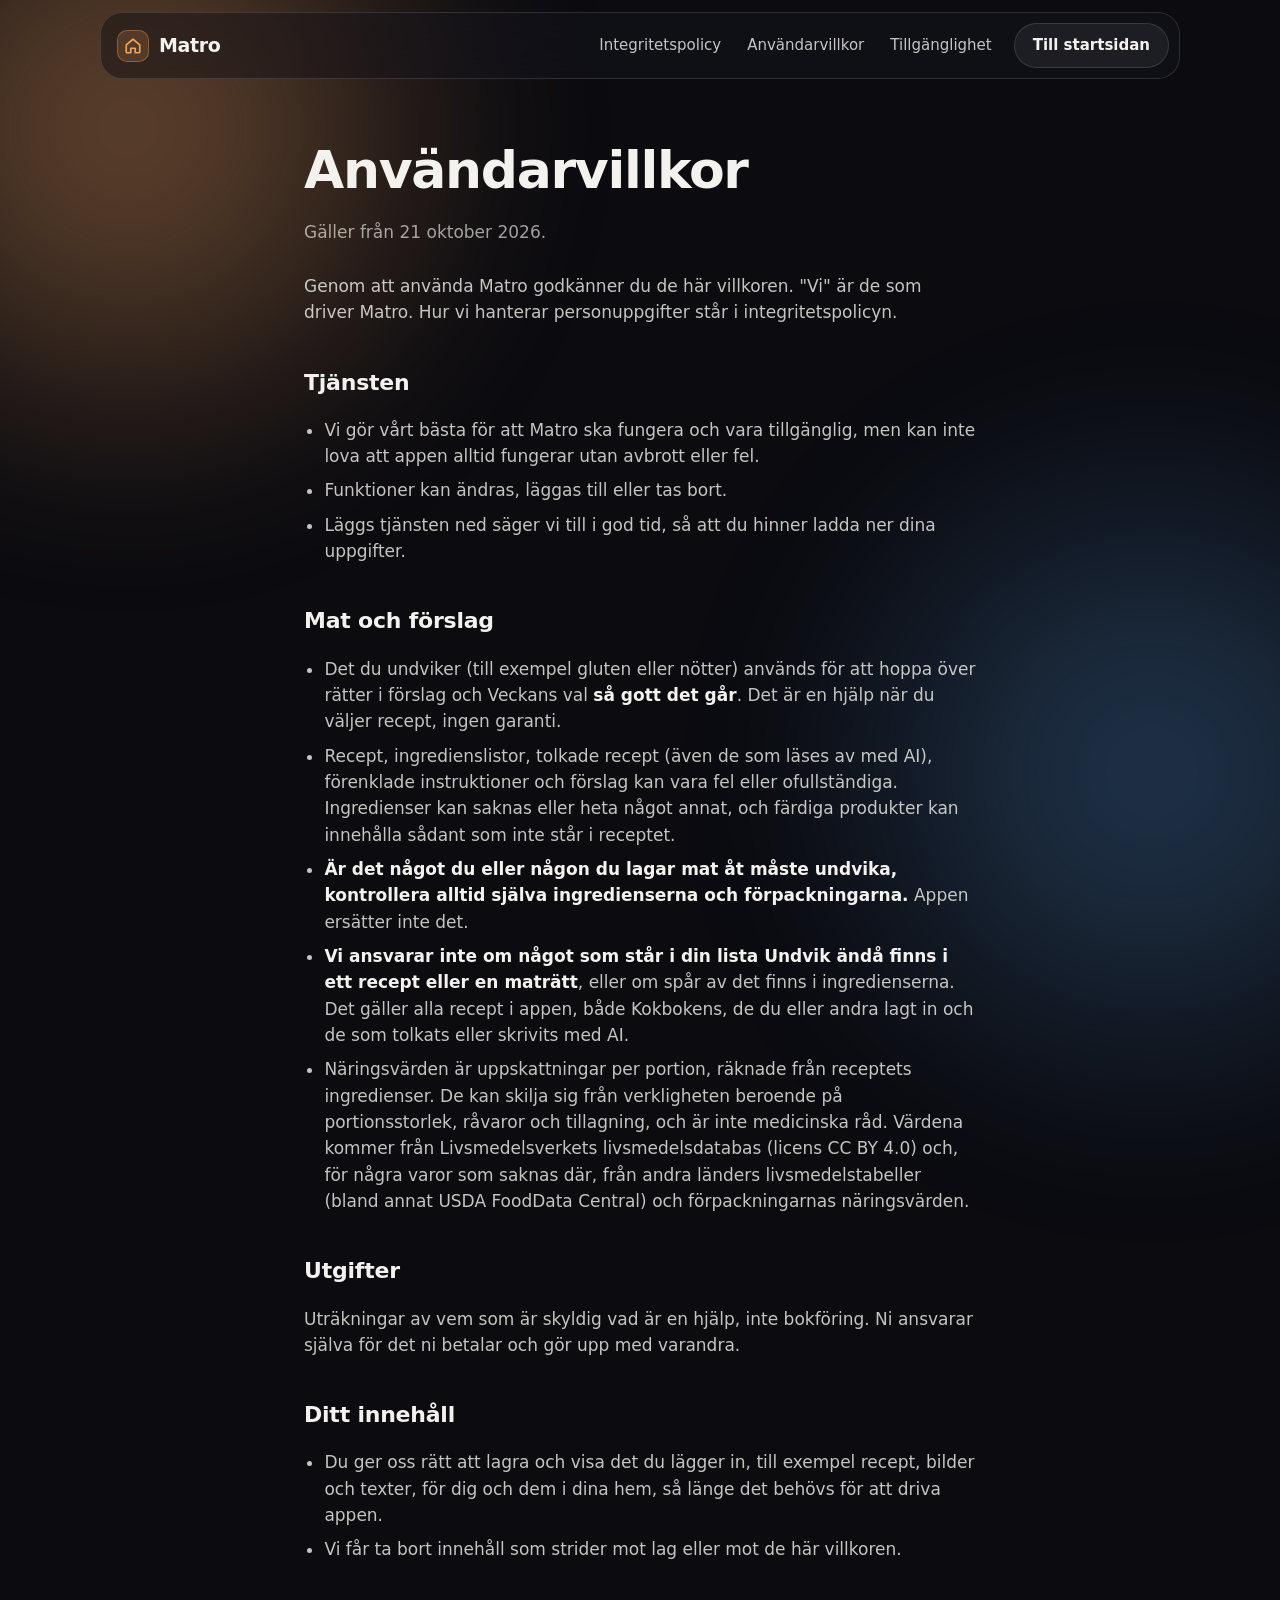
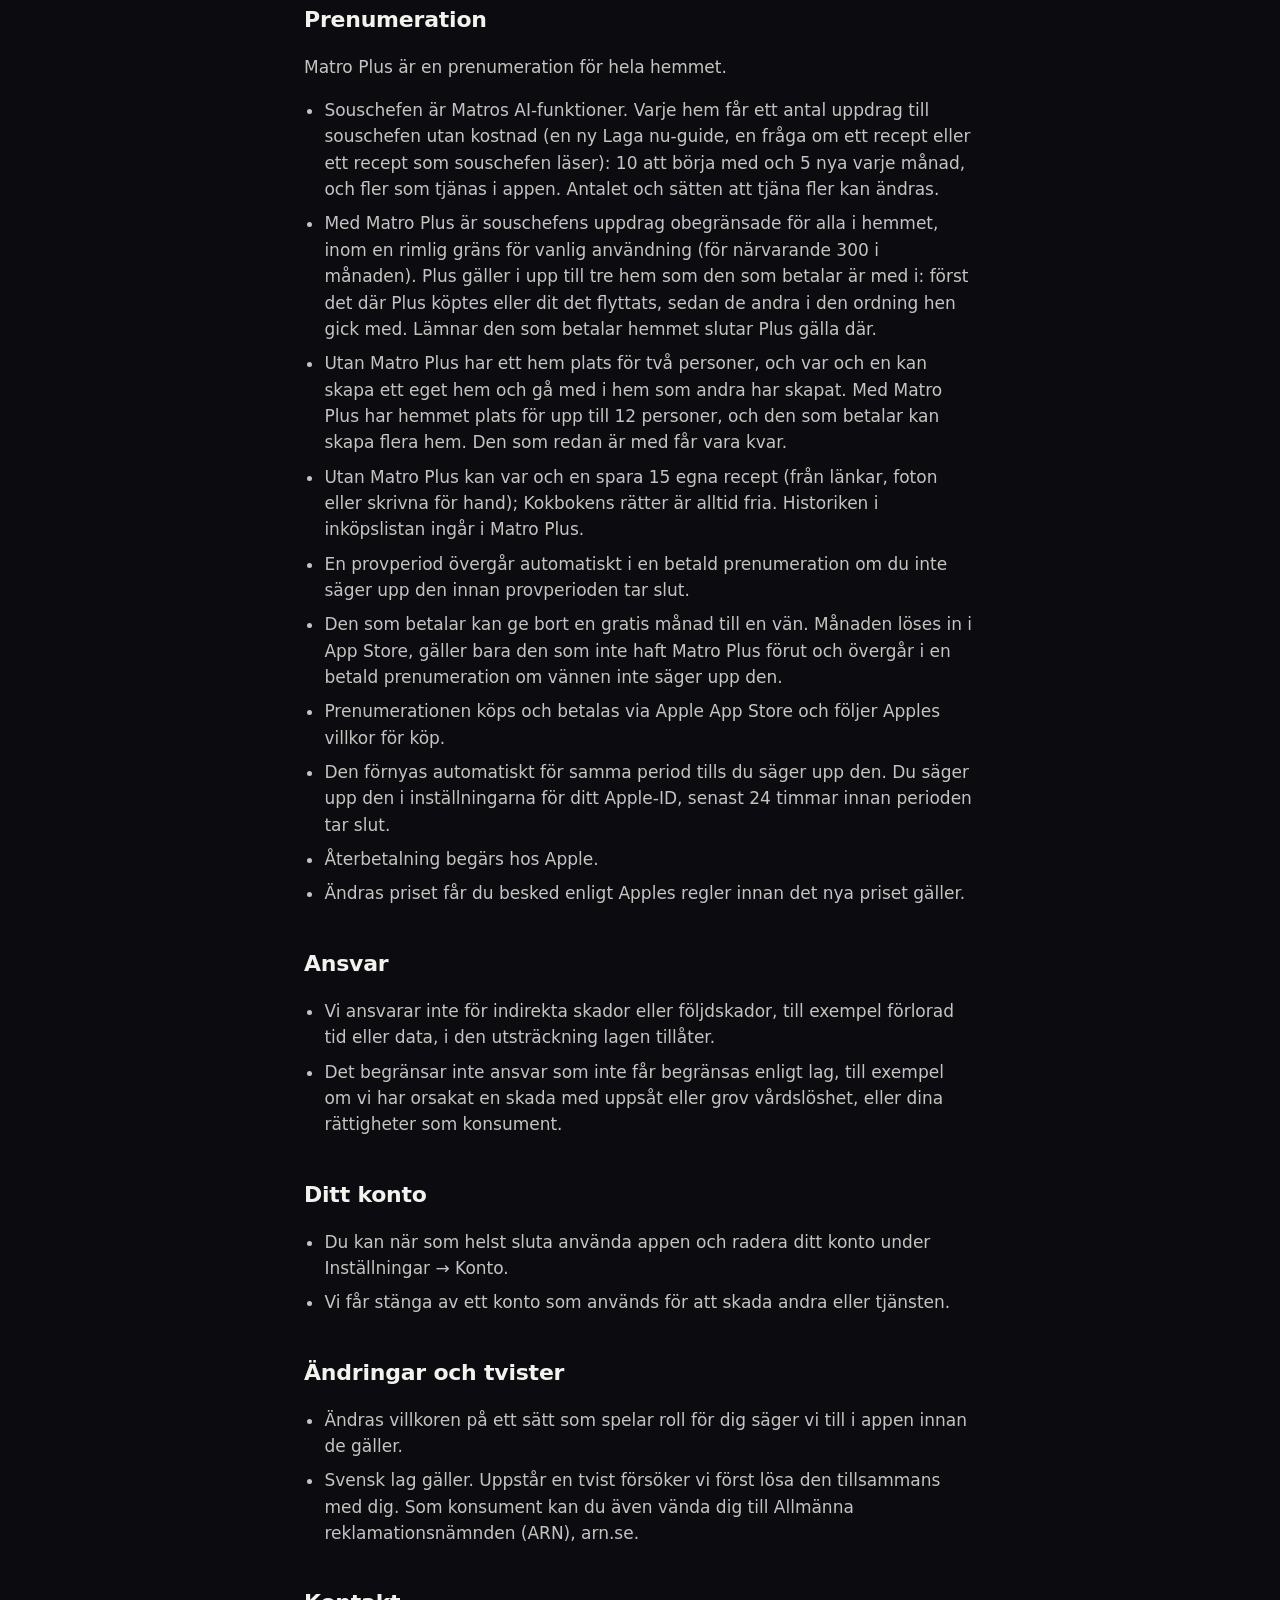
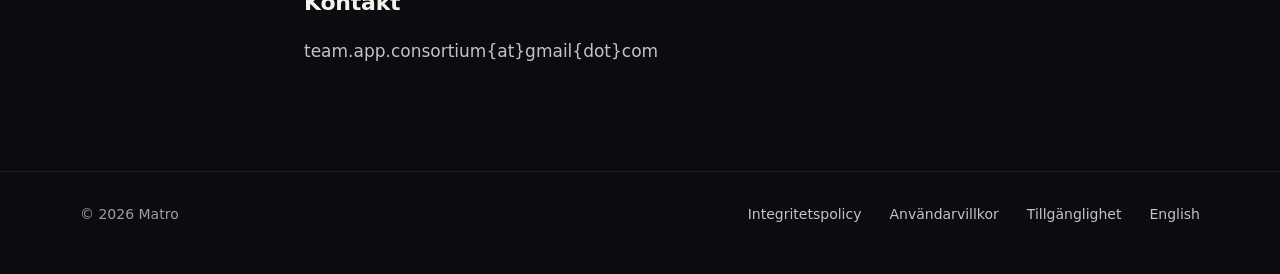
==== commit 3f800f53: "Terms: no liability when something on the Undvik list appears in a recipe Co-Authored-By: Claude Opu" ====
--- a/anvandarvillkor.html
+++ b/anvandarvillkor.html
@@ -28,9 +28,10 @@
 </ul>
 <h2 id="mat-och-forslag">Mat och förslag</h2>
 <ul>
-<li>Det du undviker (till exempel gluten eller nötter) används för att hoppa över rätter i förslag och Veckans val <strong>så gott det går</strong>. Det är en hjälp, ingen garanti.</li>
+<li>Det du undviker (till exempel gluten eller nötter) används för att hoppa över rätter i förslag och Veckans val <strong>så gott det går</strong>. Det är en hjälp när du väljer recept, ingen garanti.</li>
 <li>Recept, ingredienslistor, tolkade recept (även de som läses av med AI), förenklade instruktioner och förslag kan vara fel eller ofullständiga. Ingredienser kan saknas eller heta något annat, och färdiga produkter kan innehålla sådant som inte står i receptet.</li>
 <li><strong>Är det något du eller någon du lagar mat åt måste undvika, kontrollera alltid själva ingredienserna och förpackningarna.</strong> Appen ersätter inte det.</li>
+<li><strong>Vi ansvarar inte om något som står i din lista Undvik ändå finns i ett recept eller en maträtt</strong>, eller om spår av det finns i ingredienserna. Det gäller alla recept i appen, både Kokbokens, de du eller andra lagt in och de som tolkats eller skrivits med AI.</li>
 <li>Näringsvärden är uppskattningar per portion, räknade från receptets ingredienser. De kan skilja sig från verkligheten beroende på portionsstorlek, råvaror och tillagning, och är inte medicinska råd. Värdena kommer från Livsmedelsverkets livsmedelsdatabas (licens CC BY 4.0) och, för några varor som saknas där, från andra länders livsmedelstabeller (bland annat USDA FoodData Central) och förpackningarnas näringsvärden.</li>
 </ul>
 <h2 id="utgifter">Utgifter</h2>
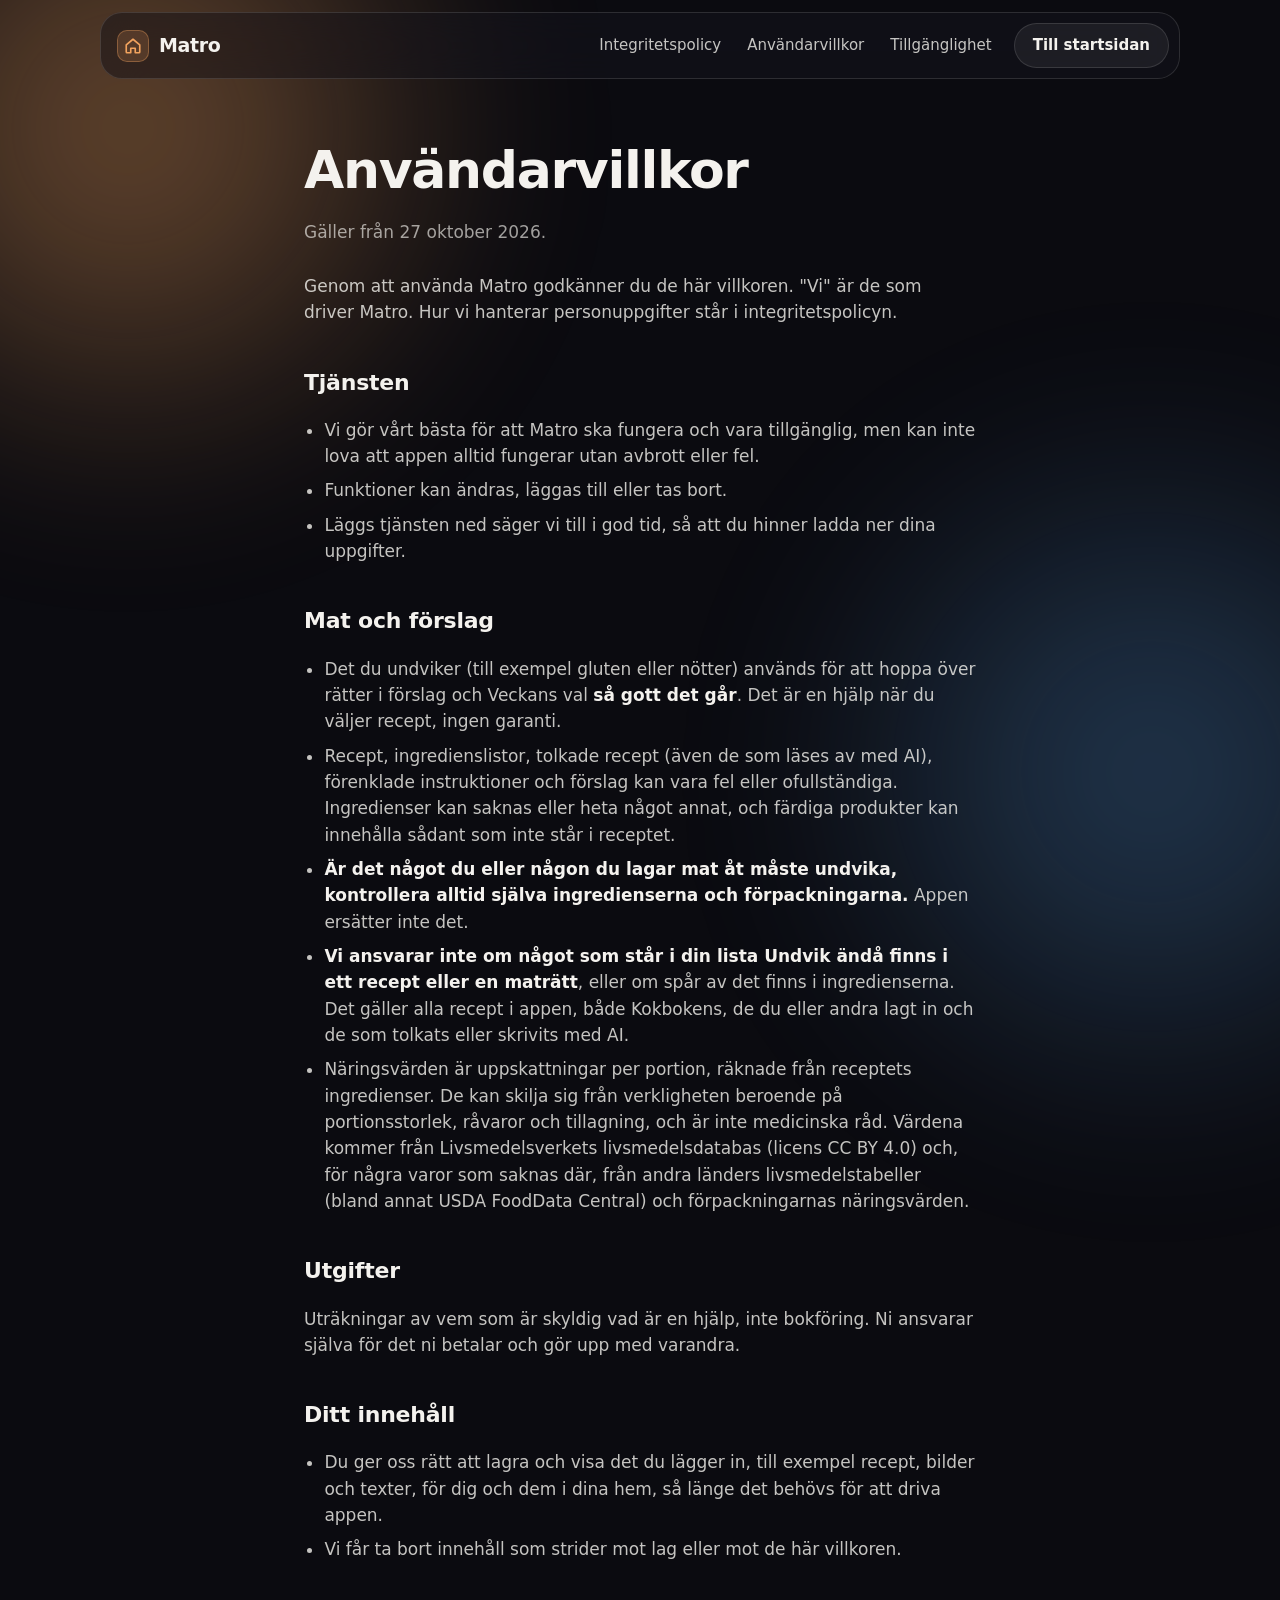
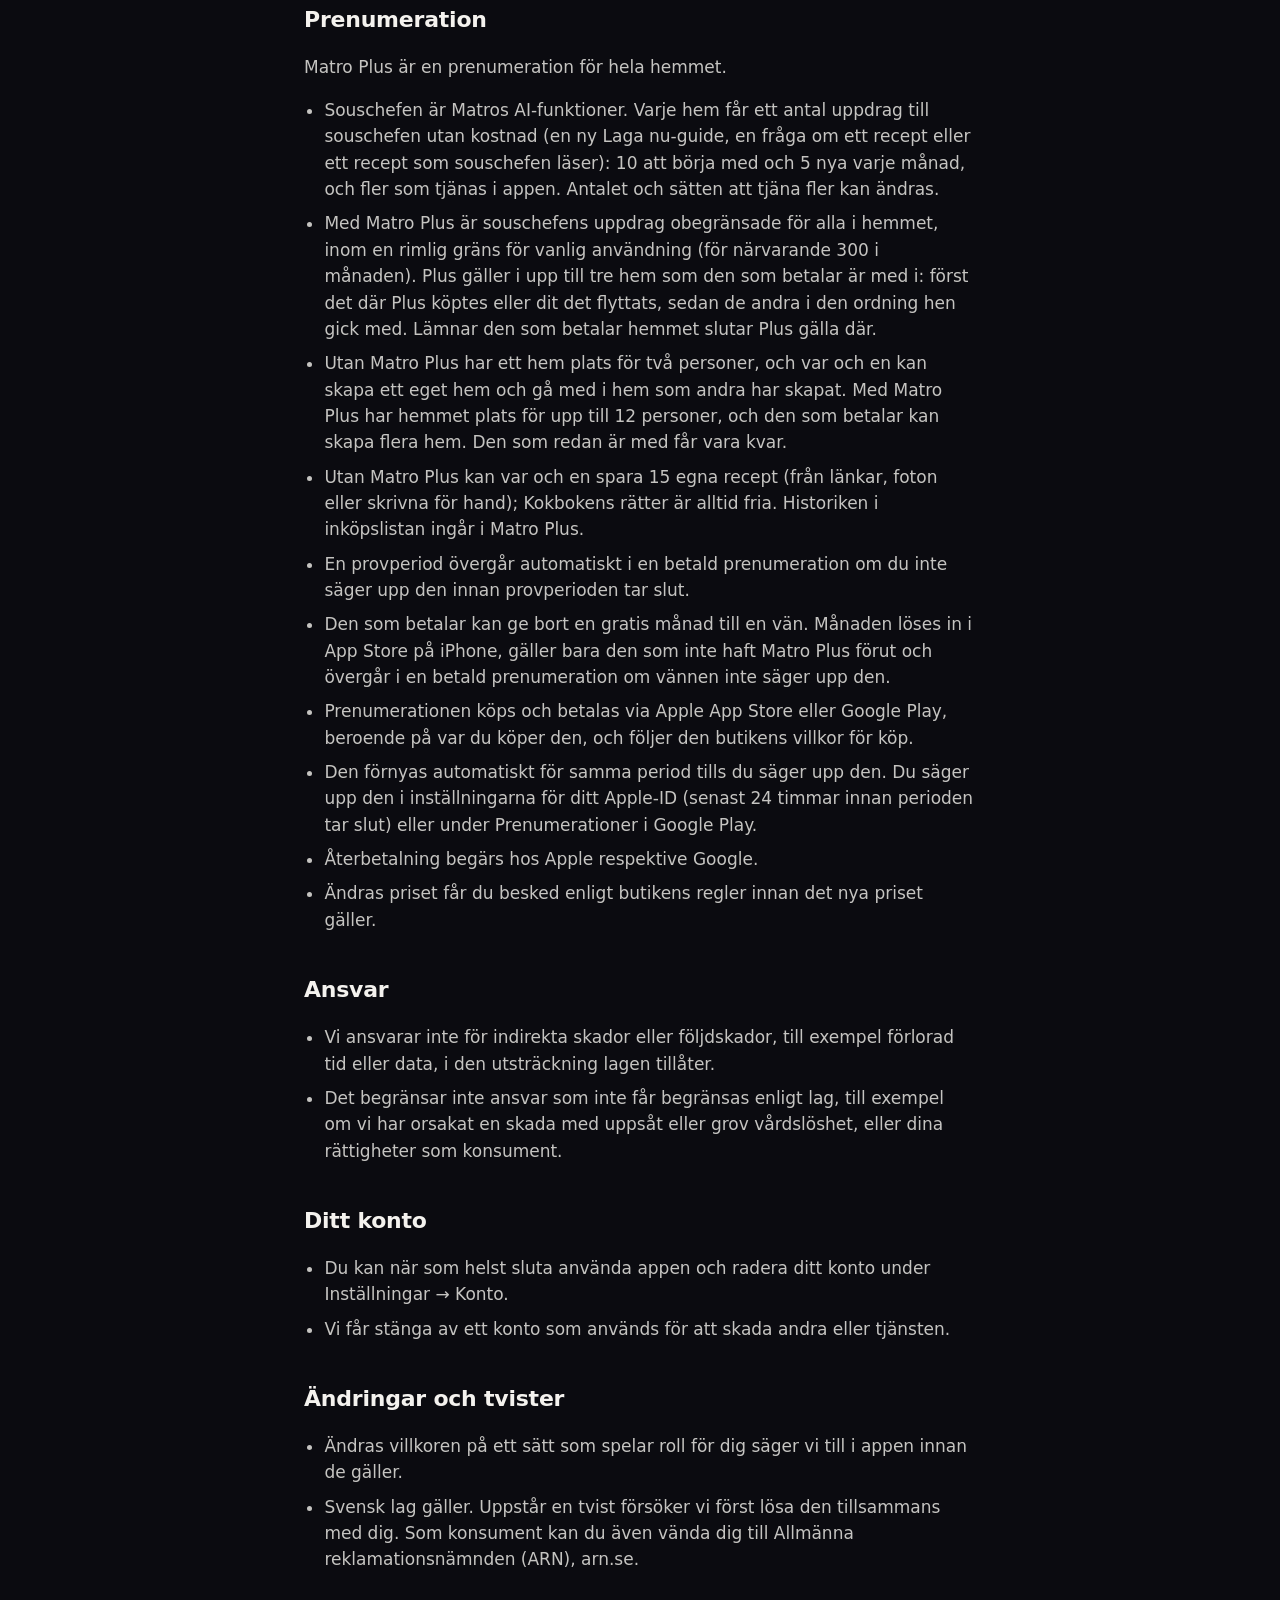
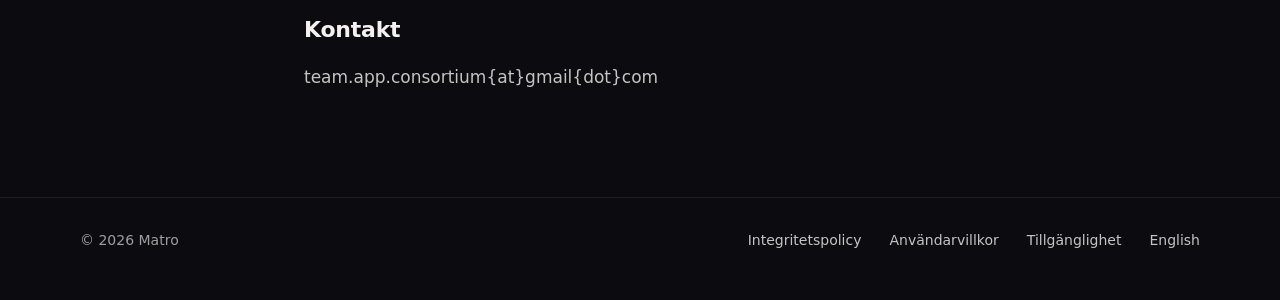
==== commit 30f849f1: "Terms: Google Play purchases, cancelling and refunds; effective 27 October 2026" ====
--- a/anvandarvillkor.html
+++ b/anvandarvillkor.html
@@ -18,7 +18,7 @@
 </header>
 <main class="legal" id="innehall">
 <h1>Användarvillkor</h1>
-<p class="date">Gäller från 21 oktober 2026.</p>
+<p class="date">Gäller från 27 oktober 2026.</p>
 <p>Genom att använda Matro godkänner du de här villkoren. "Vi" är de som driver Matro. Hur vi hanterar personuppgifter står i integritetspolicyn.</p>
 <h2 id="tjansten">Tjänsten</h2>
 <ul>
@@ -49,11 +49,11 @@
 <li>Utan Matro Plus har ett hem plats för två personer, och var och en kan skapa ett eget hem och gå med i hem som andra har skapat. Med Matro Plus har hemmet plats för upp till 12 personer, och den som betalar kan skapa flera hem. Den som redan är med får vara kvar.</li>
 <li>Utan Matro Plus kan var och en spara 15 egna recept (från länkar, foton eller skrivna för hand); Kokbokens rätter är alltid fria. Historiken i inköpslistan ingår i Matro Plus.</li>
 <li>En provperiod övergår automatiskt i en betald prenumeration om du inte säger upp den innan provperioden tar slut.</li>
-<li>Den som betalar kan ge bort en gratis månad till en vän. Månaden löses in i App Store, gäller bara den som inte haft Matro Plus förut och övergår i en betald prenumeration om vännen inte säger upp den.</li>
-<li>Prenumerationen köps och betalas via Apple App Store och följer Apples villkor för köp.</li>
-<li>Den förnyas automatiskt för samma period tills du säger upp den. Du säger upp den i inställningarna för ditt Apple-ID, senast 24 timmar innan perioden tar slut.</li>
-<li>Återbetalning begärs hos Apple.</li>
-<li>Ändras priset får du besked enligt Apples regler innan det nya priset gäller.</li>
+<li>Den som betalar kan ge bort en gratis månad till en vän. Månaden löses in i App Store på iPhone, gäller bara den som inte haft Matro Plus förut och övergår i en betald prenumeration om vännen inte säger upp den.</li>
+<li>Prenumerationen köps och betalas via Apple App Store eller Google Play, beroende på var du köper den, och följer den butikens villkor för köp.</li>
+<li>Den förnyas automatiskt för samma period tills du säger upp den. Du säger upp den i inställningarna för ditt Apple-ID (senast 24 timmar innan perioden tar slut) eller under Prenumerationer i Google Play.</li>
+<li>Återbetalning begärs hos Apple respektive Google.</li>
+<li>Ändras priset får du besked enligt butikens regler innan det nya priset gäller.</li>
 </ul>
 <h2 id="ansvar">Ansvar</h2>
 <ul>
--- a/style.css
+++ b/style.css
@@ -1 +1 @@
-:root{color-scheme: dark;--ground: #0B0B10;--text: #F4F2EE;--text-2: rgba(244,242,238,0.80);--text-3: rgba(244,242,238,0.64);--accent: #F2A35E;--warm: #F2A35E;--cool: #5EAAF2;--green: #7ED4A6;--pink: #E88AB0;--glass: rgba(255,255,255,0.06);--glass-edge: rgba(255,255,255,0.12);--tone-a: var(--warm);--tone-b: var(--cool);--radius: 26px;--ease: cubic-bezier(.2,.8,.2,1)}*{box-sizing: border-box}html{scroll-behavior: smooth}body{margin: 0;background: var(--ground);color: var(--text);font: 17px/1.55 -apple-system,BlinkMacSystemFont,"SF Pro Text",Inter,"Segoe UI",system-ui,sans-serif;-webkit-font-smoothing: antialiased}html,body{overflow-x: hidden;overflow-x: clip}.hero,.split,.closing{overflow-x: clip}img{display: block;max-width: 100%;height: auto}a{color: inherit}:focus-visible{outline: 3px solid var(--accent);outline-offset: 3px;border-radius: 8px}.skip{position: absolute;left: 12px;top: -60px;z-index: 20;padding: 10px 16px;border-radius: 12px;background: var(--accent);color: var(--ground);font-weight: 600;text-decoration: none}.skip:focus{top: 12px}button{font: inherit;cursor: pointer}h1,h2,h3{font-family: -apple-system,BlinkMacSystemFont,"SF Pro Display",Inter,system-ui,sans-serif;letter-spacing: -0.025em;margin: 0}.ambient{position: fixed;inset: -20vmax;z-index: -1;pointer-events: none;filter: blur(90px);opacity: .45}.ambient span{position: absolute;width: 60vmax;height: 60vmax;border-radius: 50%;transition: background 1.2s var(--ease);animation: drift 26s ease-in-out infinite alternate}.ambient span:nth-child(1){left: 0;top: 0;background: radial-gradient(closest-side,var(--tone-a),transparent)}.ambient span:nth-child(2){right: 0;bottom: 0;background: radial-gradient(closest-side,var(--tone-b),transparent);animation-delay: -13s;opacity: .7}@keyframes drift{to{transform: translate(8vmax,6vmax) scale(1.08)}}body[data-tone="cool"]{--tone-a: var(--cool);--tone-b: var(--warm)}body[data-tone="green"]{--tone-a: var(--green);--tone-b: var(--cool)}body[data-tone="pink"]{--tone-a: var(--pink);--tone-b: var(--warm)}.nav{position: fixed;top: 12px;left: 50%;transform: translateX(-50%);z-index: 10;width: min(1080px,calc(100% - 24px));display: flex;align-items: center;gap: 20px;padding: 10px 10px 10px 16px;border-radius: 22px;background: rgba(20,20,28,0.55);border: 1px solid var(--glass-edge);backdrop-filter: blur(24px) saturate(1.4);-webkit-backdrop-filter: blur(24px) saturate(1.4)}.nav .brand{display: flex;align-items: center;gap: 10px;font-weight: 700;font-size: 19px;text-decoration: none;letter-spacing: -0.02em}.brand-mark{width: 32px;height: 32px;border-radius: 10px;display: grid;place-items: center;background: rgba(242,163,94,0.18);border: 1px solid rgba(242,163,94,0.35);color: var(--accent)}.nav .links{display: flex;gap: 22px;margin-left: auto;font-size: 15px;color: var(--text-2)}.nav .links a{text-decoration: none;transition: color .2s;padding: 10px 2px}.nav .links a:hover{color: var(--text)}.nav .progress{position: absolute;left: 18px;right: 18px;bottom: -1px;height: 2px;border-radius: 2px;background: var(--accent);transform-origin: left;transform: scaleX(var(--progress,0));opacity: .8}.pill{display: inline-flex;align-items: center;gap: 8px;padding: 10px 18px;border-radius: 999px;font-weight: 600;font-size: 15px;text-decoration: none;white-space: nowrap}.pill.primary{background: var(--accent);color: var(--ground)}.pill.ghost{background: var(--glass);border: 1px solid var(--glass-edge);color: var(--text)}.nav .pill{gap: .28em}@media (max-width: 720px){.nav .links{display: none}.nav .pill{margin-left: auto}}@media (max-width: 360px){.nav{gap: 10px}.nav .pill{padding: 9px 14px;font-size: 14px}.nav .pill .more{display: none}}.hero{min-height: 100svh;display: grid;grid-template-columns: 1.05fr 1fr;align-items: center;gap: 40px;max-width: 1180px;margin: 0 auto;padding: 120px 24px 60px}.hero-copy{position: relative;z-index: 4}.eyebrow{color: var(--accent);font-weight: 600;font-size: 14px;letter-spacing: .14em;text-transform: uppercase}.hero h1{font-size: clamp(42px,5.6vw,80px);line-height: 1.02;margin: 18px 0 22px}.grad{background: linear-gradient(100deg,var(--warm),var(--pink) 55%,var(--cool));-webkit-background-clip: text;background-clip: text;color: transparent}.lead{font-size: clamp(18px,1.6vw,21px);color: var(--text-2);max-width: 30em;margin: 0 0 32px}.actions{display: flex;flex-wrap: wrap;gap: 12px}.actions .pill{padding: 14px 22px;font-size: 16px}.soon{cursor: default}.soon svg{width: 18px;height: 18px}.stage{position: relative;height: min(720px,78svh);perspective: 1400px}.stage .phone{position: absolute;top: 50%;left: 50%;width: min(300px,38vw);transform-style: preserve-3d;will-change: transform}.stage .phone.center{z-index: 3}.stage .phone.left,.stage .phone.right{z-index: 2;filter: brightness(.82)}@media (max-width: 900px){.hero{grid-template-columns: 1fr;text-align: left;padding-top: 110px}.stage{height: 560px}.stage .phone{width: 230px}}.phone{border-radius: 15.5% / 7.2%;padding: 3.2%;background: linear-gradient(145deg,#2a2a33,#111117 40%,#1d1d24);box-shadow: 0 40px 80px -20px rgba(0,0,0,.7),0 0 0 1px rgba(255,255,255,.08) inset,0 0 0 1px rgba(0,0,0,.6)}.phone img{display: block;width: 100%;height: auto;aspect-ratio: 662 / 1440;object-fit: cover;border-radius: 13% / 6%;background: #16161c}.phone picture{display: block}.strip{padding: 40px 0 20px;overflow: hidden}.strip .row{display: flex;gap: 16px;width: max-content;animation: slide 60s linear infinite}.strip .row + .row{margin-top: 16px;animation-direction: reverse;animation-duration: 70s}.strip img{width: 220px;height: 160px;object-fit: cover;border-radius: 22px}@keyframes slide{to{transform: translateX(-50%)}}.strip{position: relative}.strip:hover .row,.strip.paused .row,.strip:focus-within .row{animation-play-state: paused}.strip-pause{display: block;margin: 0 auto 16px;padding: 8px 16px;font-size: 14px}.caption{text-align: center;color: var(--text-3);font-size: 15px;margin-top: 22px}@media (max-width: 720px){.strip img{width: 160px;height: 120px;border-radius: 18px}}.statement{max-width: 1000px;margin: 0 auto;padding: 18vh 24px}.statement p{font-size: clamp(32px,4.6vw,60px);line-height: 1.12;font-weight: 700;letter-spacing: -0.025em;margin: 0}.statement .w{opacity: .3;transition: opacity .35s linear}.statement .w.on{opacity: 1}.statement .w.hl.on{color: var(--accent)}.story{position: relative;display: grid;grid-template-columns: 1fr 1fr;gap: 60px;max-width: 1120px;margin: 0 auto;padding: 0 24px}.story-phone{position: sticky;top: 0;height: 100svh;display: grid;place-items: center}.story-phone .phone{position: relative;width: min(320px,30vw,calc((100svh - 150px) * 0.46));margin-top: 40px}.story-phone .screens{position: relative}.story-phone .screens>*{display: block;opacity: 0;transform: scale(.96) translateY(10px);transition: opacity .6s var(--ease),transform .8s var(--ease)}.story-phone .screens>*:not(:first-child){position: absolute;inset: 0}.story-phone .screens>.active{opacity: 1;transform: none}.step{min-height: 100svh;display: flex;flex-direction: column;justify-content: center;padding: 10vh 0}.step .num{font-variant-numeric: tabular-nums;color: var(--accent);font-weight: 700;font-size: 15px;letter-spacing: .1em}.step h2{font-size: clamp(34px,4vw,52px);line-height: 1.05;margin: 12px 0 18px}.step p{color: var(--text-2);font-size: 19px;max-width: 26em;margin: 0}.step .tags{display: flex;flex-wrap: wrap;gap: 8px;margin-top: 24px}.step .tags span{padding: 7px 14px;border-radius: 999px;font-size: 14px;background: var(--glass);border: 1px solid var(--glass-edge);color: var(--text-2)}.step .inline{display: none}@media (max-width: 900px){.story{grid-template-columns: 1fr;gap: 0}.story-phone{display: none}.step{min-height: auto;padding: 60px 0;opacity: 1}.step .inline{display: block;width: min(300px,78vw);margin: 36px auto 0}}.split{display: grid;grid-template-columns: 1fr 1fr;align-items: center;gap: 60px;max-width: 1120px;margin: 0 auto;padding: 16vh 24px}.split h2{font-size: clamp(36px,4.4vw,58px);line-height: 1.04;margin: 14px 0 20px}.split p{color: var(--text-2);font-size: 19px;margin: 0 0 14px;max-width: 26em}.split .visual{position: relative;display: grid;place-items: center}.split .visual .phone{width: min(320px,70vw);transform: rotate(-4deg)}.chip{position: absolute;padding: 10px 16px;border-radius: 999px;font-weight: 600;font-size: 15px;background: rgba(30,30,40,.7);border: 1px solid var(--glass-edge);backdrop-filter: blur(16px);-webkit-backdrop-filter: blur(16px);white-space: nowrap}.chip.c1{top: 14%;left: 2%}.chip.c2{top: 46%;right: 0;color: var(--accent)}.chip.c3{bottom: 12%;left: 6%}@media (max-width: 900px){.split{grid-template-columns: 1fr;padding: 10vh 24px}.split .visual{order: -1;margin-bottom: 20px}}.values{max-width: 1120px;margin: 0 auto;padding: 8vh 24px 14vh}.values h2{font-size: clamp(32px,3.6vw,46px);text-align: center;margin-bottom: 44px}.grid{display: grid;grid-template-columns: repeat(4,1fr);gap: 16px}.card{padding: 26px;border-radius: var(--radius);background: var(--glass);border: 1px solid var(--glass-edge);backdrop-filter: blur(20px);-webkit-backdrop-filter: blur(20px);transition: transform .4s var(--ease),border-color .4s}.card:hover{transform: translateY(-4px);border-color: rgba(242,163,94,.35)}.card .icon{width: 44px;height: 44px;border-radius: 14px;display: grid;place-items: center;background: rgba(242,163,94,.14);color: var(--accent);margin-bottom: 18px}.card .icon svg{width: 22px;height: 22px}.card h3{font-size: 19px;margin-bottom: 8px;letter-spacing: -0.01em}.card p{margin: 0;color: var(--text-2);font-size: 15px}@media (max-width: 900px){.grid{grid-template-columns: 1fr 1fr}}@media (max-width: 560px){.grid{grid-template-columns: 1fr}}.closing{text-align: center;padding: 10vh 24px 16vh;max-width: 820px;margin: 0 auto}.closing .mark{width: 84px;height: 84px;border-radius: 26px;margin: 0 auto 28px;display: grid;place-items: center;color: var(--accent);background: linear-gradient(160deg,rgba(242,163,94,.35),rgba(242,163,94,.08));border: 1px solid rgba(242,163,94,.4);box-shadow: 0 20px 60px -10px rgba(242,163,94,.35)}.closing .mark svg{width: 40px;height: 40px}.closing h2{font-size: clamp(40px,6vw,76px);line-height: 1.02;margin-bottom: 20px}.closing p{color: var(--text-2);font-size: 19px;margin: 0 auto 30px;max-width: 32em}.closing .contact{color: var(--text);font-weight: 600;overflow-wrap: anywhere}footer{border-top: 1px solid rgba(255,255,255,.08);padding: 32px 24px 48px}footer .inner{max-width: 1120px;margin: 0 auto;display: flex;flex-wrap: wrap;gap: 16px 28px;align-items: center;color: var(--text-3);font-size: 14px}footer a{text-decoration: none;color: var(--text-2)}footer a:hover{color: var(--text)}footer .spacer{flex: 1}.js [data-reveal]{opacity: 0;transform: translateY(28px);transition: opacity .9s var(--ease),transform .9s var(--ease);transition-delay: var(--delay,0s)}.js [data-reveal].in{opacity: 1;transform: none}.legal{max-width: 720px;margin: 0 auto;padding: 130px 24px 90px;color: rgba(244,242,238,0.8)}.legal h1{font-size: clamp(36px,5vw,52px);color: var(--text);margin-bottom: 8px}.legal .date{color: var(--text-3);margin: 0 0 28px}.legal h2{font-size: 22px;color: var(--text);margin: 40px 0 10px;letter-spacing: -0.01em;scroll-margin-top: 96px}.legal strong{color: var(--text)}.legal a{color: var(--accent)}.legal ul{padding-left: 1.2em}.legal li{margin: 8px 0}@media (prefers-reduced-motion: reduce){html{scroll-behavior: auto}*,*::before,*::after{animation: none !important;transition: none !important}.js [data-reveal]{opacity: 1;transform: none}.strip-pause{display: none}.statement .w{opacity: 1}}+:root{color-scheme: dark;--ground: #0B0B10;--text: #F4F2EE;--text-2: rgba(244,242,238,0.80);--text-3: rgba(244,242,238,0.64);--accent: #F2A35E;--warm: #F2A35E;--cool: #5EAAF2;--green: #7ED4A6;--pink: #E88AB0;--glass: rgba(255,255,255,0.06);--glass-edge: rgba(255,255,255,0.12);--tone-a: var(--warm);--tone-b: var(--cool);--radius: 26px;--ease: cubic-bezier(.2,.8,.2,1)}*{box-sizing: border-box}html{scroll-behavior: smooth}body{margin: 0;background: var(--ground);color: var(--text);font: 17px/1.55 -apple-system,BlinkMacSystemFont,"SF Pro Text",Inter,"Segoe UI",system-ui,sans-serif;-webkit-font-smoothing: antialiased}html,body{overflow-x: hidden;overflow-x: clip}.hero,.split,.closing{overflow-x: clip}img{display: block;max-width: 100%;height: auto}a{color: inherit}:focus-visible{outline: 3px solid var(--accent);outline-offset: 3px;border-radius: 8px}.skip{position: absolute;left: 12px;top: -60px;z-index: 20;padding: 10px 16px;border-radius: 12px;background: var(--accent);color: var(--ground);font-weight: 600;text-decoration: none}.skip:focus{top: 12px}button{font: inherit;cursor: pointer}h1,h2,h3{font-family: -apple-system,BlinkMacSystemFont,"SF Pro Display",Inter,system-ui,sans-serif;letter-spacing: -0.025em;margin: 0}.ambient{position: fixed;inset: -20vmax;z-index: -1;pointer-events: none;filter: blur(90px);opacity: .45}.ambient span{position: absolute;width: 60vmax;height: 60vmax;border-radius: 50%;transition: background 1.2s var(--ease);animation: drift 26s ease-in-out infinite alternate}.ambient span:nth-child(1){left: 0;top: 0;background: radial-gradient(closest-side,var(--tone-a),transparent)}.ambient span:nth-child(2){right: 0;bottom: 0;background: radial-gradient(closest-side,var(--tone-b),transparent);animation-delay: -13s;opacity: .7}@keyframes drift{to{transform: translate(8vmax,6vmax) scale(1.08)}}body[data-tone="cool"]{--tone-a: var(--cool);--tone-b: var(--warm)}body[data-tone="green"]{--tone-a: var(--green);--tone-b: var(--cool)}body[data-tone="pink"]{--tone-a: var(--pink);--tone-b: var(--warm)}.nav{position: fixed;top: 12px;left: 50%;transform: translateX(-50%);z-index: 10;width: min(1080px,calc(100% - 24px));display: flex;align-items: center;gap: 20px;padding: 10px 10px 10px 16px;border-radius: 22px;background: rgba(20,20,28,0.55);border: 1px solid var(--glass-edge);backdrop-filter: blur(24px) saturate(1.4);-webkit-backdrop-filter: blur(24px) saturate(1.4)}.nav .brand{display: flex;align-items: center;gap: 10px;font-weight: 700;font-size: 19px;text-decoration: none;letter-spacing: -0.02em}.brand-mark{width: 32px;height: 32px;border-radius: 10px;display: grid;place-items: center;background: rgba(242,163,94,0.18);border: 1px solid rgba(242,163,94,0.35);color: var(--accent)}.nav .links{display: flex;gap: 22px;margin-left: auto;font-size: 15px;color: var(--text-2)}.nav .links a{text-decoration: none;transition: color .2s;padding: 10px 2px}.nav .links a:hover{color: var(--text)}.nav .progress{position: absolute;left: 18px;right: 18px;bottom: -1px;height: 2px;border-radius: 2px;background: var(--accent);transform-origin: left;transform: scaleX(var(--progress,0));opacity: .8}.pill{display: inline-flex;align-items: center;gap: 8px;padding: 10px 18px;border-radius: 999px;font-weight: 600;font-size: 15px;text-decoration: none;white-space: nowrap}.pill.primary{background: var(--accent);color: var(--ground)}.pill.ghost{background: var(--glass);border: 1px solid var(--glass-edge);color: var(--text)}.nav .pill{gap: .28em}@media (max-width: 720px){.nav .links{display: none}.nav .pill{margin-left: auto}}@media (max-width: 360px){.nav{gap: 10px}.nav .pill{padding: 9px 14px;font-size: 14px}.nav .pill .more{display: none}}.hero{min-height: 100svh;display: grid;grid-template-columns: 1.05fr 1fr;align-items: center;gap: 40px;max-width: 1180px;margin: 0 auto;padding: 120px 24px 60px}.hero-copy{position: relative;z-index: 4}.eyebrow{color: var(--accent);font-weight: 600;font-size: 14px;letter-spacing: .14em;text-transform: uppercase}.hero h1{font-size: clamp(42px,5.6vw,80px);line-height: 1.02;margin: 18px 0 22px}.grad{background: linear-gradient(100deg,var(--warm),var(--pink) 55%,var(--cool));-webkit-background-clip: text;background-clip: text;color: transparent}.lead{font-size: clamp(18px,1.6vw,21px);color: var(--text-2);max-width: 30em;margin: 0 0 32px}.actions{display: flex;flex-wrap: wrap;gap: 12px}.actions .pill{padding: 14px 22px;font-size: 16px}.store-badge{display: inline-flex;border-radius: 10px}.store-badge img{display: block;height: 56px;width: auto}.store-badge:focus-visible{outline: 2px solid var(--accent);outline-offset: 4px}.soon{cursor: default}.soon svg{width: 18px;height: 18px}.stage{position: relative;height: min(720px,78svh);perspective: 1400px}.stage .phone{position: absolute;top: 50%;left: 50%;width: min(300px,38vw);transform-style: preserve-3d;will-change: transform}.stage .phone.center{z-index: 3}.stage .phone.left,.stage .phone.right{z-index: 2;filter: brightness(.82)}@media (max-width: 900px){.hero{grid-template-columns: 1fr;text-align: left;padding-top: 110px}.stage{height: 560px}.stage .phone{width: 230px}}.phone{border-radius: 15.5% / 7.2%;padding: 3.2%;background: linear-gradient(145deg,#2a2a33,#111117 40%,#1d1d24);box-shadow: 0 40px 80px -20px rgba(0,0,0,.7),0 0 0 1px rgba(255,255,255,.08) inset,0 0 0 1px rgba(0,0,0,.6)}.phone img{display: block;width: 100%;height: auto;aspect-ratio: 662 / 1440;object-fit: cover;border-radius: 13% / 6%;background: #16161c}.phone picture{display: block}.strip{padding: 40px 0 20px;overflow: hidden}.strip .row{display: flex;gap: 16px;width: max-content;animation: slide 60s linear infinite}.strip .row + .row{margin-top: 16px;animation-direction: reverse;animation-duration: 70s}.strip img{width: 220px;height: 160px;object-fit: cover;border-radius: 22px}@keyframes slide{to{transform: translateX(-50%)}}.strip{position: relative}.strip:hover .row,.strip.paused .row,.strip:focus-within .row{animation-play-state: paused}.strip-pause{display: block;margin: 0 auto 16px;padding: 8px 16px;font-size: 14px}.caption{text-align: center;color: var(--text-3);font-size: 15px;margin-top: 22px}@media (max-width: 720px){.strip img{width: 160px;height: 120px;border-radius: 18px}}.statement{max-width: 1000px;margin: 0 auto;padding: 18vh 24px}.statement p{font-size: clamp(32px,4.6vw,60px);line-height: 1.12;font-weight: 700;letter-spacing: -0.025em;margin: 0}.statement .w{opacity: .3;transition: opacity .35s linear}.statement .w.on{opacity: 1}.statement .w.hl.on{color: var(--accent)}.story{position: relative;display: grid;grid-template-columns: 1fr 1fr;gap: 60px;max-width: 1120px;margin: 0 auto;padding: 0 24px}.story-phone{position: sticky;top: 0;height: 100svh;display: grid;place-items: center}.story-phone .phone{position: relative;width: min(320px,30vw,calc((100svh - 150px) * 0.46));margin-top: 40px}.story-phone .screens{position: relative}.story-phone .screens>*{display: block;opacity: 0;transform: scale(.96) translateY(10px);transition: opacity .6s var(--ease),transform .8s var(--ease)}.story-phone .screens>*:not(:first-child){position: absolute;inset: 0}.story-phone .screens>.active{opacity: 1;transform: none}.step{min-height: 100svh;display: flex;flex-direction: column;justify-content: center;padding: 10vh 0}.step .num{font-variant-numeric: tabular-nums;color: var(--accent);font-weight: 700;font-size: 15px;letter-spacing: .1em}.step h2{font-size: clamp(34px,4vw,52px);line-height: 1.05;margin: 12px 0 18px}.step p{color: var(--text-2);font-size: 19px;max-width: 26em;margin: 0}.step .tags{display: flex;flex-wrap: wrap;gap: 8px;margin-top: 24px}.step .tags span{padding: 7px 14px;border-radius: 999px;font-size: 14px;background: var(--glass);border: 1px solid var(--glass-edge);color: var(--text-2)}.step .inline{display: none}@media (max-width: 900px){.story{grid-template-columns: 1fr;gap: 0}.story-phone{display: none}.step{min-height: auto;padding: 60px 0;opacity: 1}.step .inline{display: block;width: min(300px,78vw);margin: 36px auto 0}}.split{display: grid;grid-template-columns: 1fr 1fr;align-items: center;gap: 60px;max-width: 1120px;margin: 0 auto;padding: 16vh 24px}.split h2{font-size: clamp(36px,4.4vw,58px);line-height: 1.04;margin: 14px 0 20px}.split p{color: var(--text-2);font-size: 19px;margin: 0 0 14px;max-width: 26em}.split .visual{position: relative;display: grid;place-items: center}.split .visual .phone{width: min(320px,70vw);transform: rotate(-4deg)}.chip{position: absolute;padding: 10px 16px;border-radius: 999px;font-weight: 600;font-size: 15px;background: rgba(30,30,40,.7);border: 1px solid var(--glass-edge);backdrop-filter: blur(16px);-webkit-backdrop-filter: blur(16px);white-space: nowrap}.chip.c1{top: 14%;left: 2%}.chip.c2{top: 46%;right: 0;color: var(--accent)}.chip.c3{bottom: 12%;left: 6%}@media (max-width: 900px){.split{grid-template-columns: 1fr;padding: 10vh 24px}.split .visual{order: -1;margin-bottom: 20px}}.values{max-width: 1120px;margin: 0 auto;padding: 8vh 24px 14vh}.values h2{font-size: clamp(32px,3.6vw,46px);text-align: center;margin-bottom: 44px}.grid{display: grid;grid-template-columns: repeat(4,1fr);gap: 16px}.card{padding: 26px;border-radius: var(--radius);background: var(--glass);border: 1px solid var(--glass-edge);backdrop-filter: blur(20px);-webkit-backdrop-filter: blur(20px);transition: transform .4s var(--ease),border-color .4s}.card:hover{transform: translateY(-4px);border-color: rgba(242,163,94,.35)}.card .icon{width: 44px;height: 44px;border-radius: 14px;display: grid;place-items: center;background: rgba(242,163,94,.14);color: var(--accent);margin-bottom: 18px}.card .icon svg{width: 22px;height: 22px}.card h3{font-size: 19px;margin-bottom: 8px;letter-spacing: -0.01em}.card p{margin: 0;color: var(--text-2);font-size: 15px}@media (max-width: 900px){.grid{grid-template-columns: 1fr 1fr}}@media (max-width: 560px){.grid{grid-template-columns: 1fr}}.closing{text-align: center;padding: 10vh 24px 16vh;max-width: 820px;margin: 0 auto}.closing .mark{width: 84px;height: 84px;border-radius: 26px;margin: 0 auto 28px;display: grid;place-items: center;color: var(--accent);background: linear-gradient(160deg,rgba(242,163,94,.35),rgba(242,163,94,.08));border: 1px solid rgba(242,163,94,.4);box-shadow: 0 20px 60px -10px rgba(242,163,94,.35)}.closing .mark svg{width: 40px;height: 40px}.closing h2{font-size: clamp(40px,6vw,76px);line-height: 1.02;margin-bottom: 20px}.closing p{color: var(--text-2);font-size: 19px;margin: 0 auto 30px;max-width: 32em}.closing .contact{color: var(--text);font-weight: 600;overflow-wrap: anywhere}footer{border-top: 1px solid rgba(255,255,255,.08);padding: 32px 24px 48px}footer .inner{max-width: 1120px;margin: 0 auto;display: flex;flex-wrap: wrap;gap: 16px 28px;align-items: center;color: var(--text-3);font-size: 14px}footer a{text-decoration: none;color: var(--text-2)}footer a:hover{color: var(--text)}footer .spacer{flex: 1}.js [data-reveal]{opacity: 0;transform: translateY(28px);transition: opacity .9s var(--ease),transform .9s var(--ease);transition-delay: var(--delay,0s)}.js [data-reveal].in{opacity: 1;transform: none}.legal{max-width: 720px;margin: 0 auto;padding: 130px 24px 90px;color: rgba(244,242,238,0.8)}.legal h1{font-size: clamp(36px,5vw,52px);color: var(--text);margin-bottom: 8px}.legal .date{color: var(--text-3);margin: 0 0 28px}.legal h2{font-size: 22px;color: var(--text);margin: 40px 0 10px;letter-spacing: -0.01em;scroll-margin-top: 96px}.legal strong{color: var(--text)}.legal a{color: var(--accent)}.legal ul{padding-left: 1.2em}.legal li{margin: 8px 0}@media (prefers-reduced-motion: reduce){html{scroll-behavior: auto}*,*::before,*::after{animation: none !important;transition: none !important}.js [data-reveal]{opacity: 1;transform: none}.strip-pause{display: none}.statement .w{opacity: 1}}
